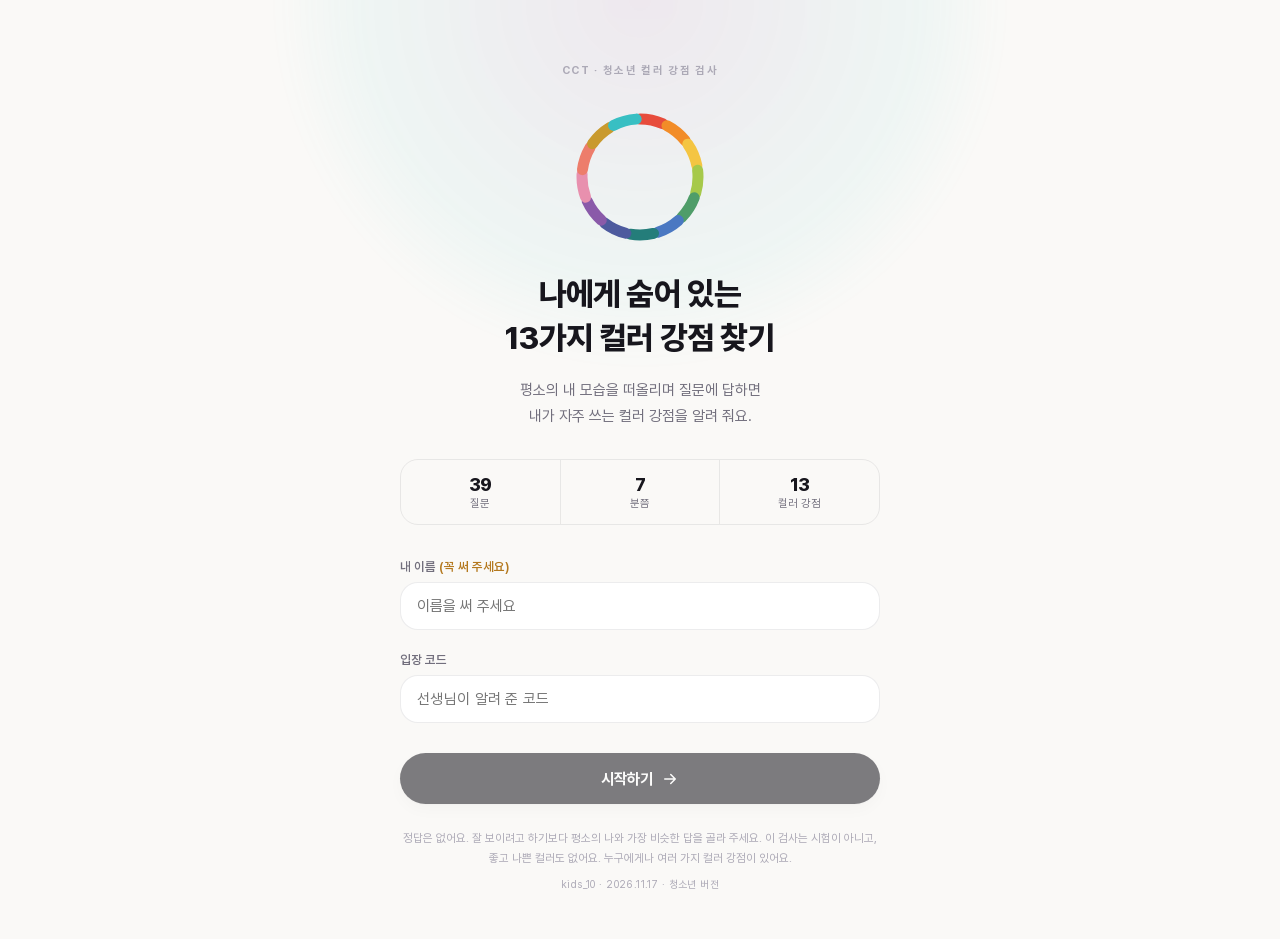
==== cct-color-strengths-kids/index.html @ 4b4166a1 "Add files via upload" ====
<!DOCTYPE html>
<html lang="ko">
<head>
<meta charset="UTF-8" />
<meta name="viewport" content="width=device-width, initial-scale=1.0, viewport-fit=cover" />
<title>청소년 컬러 강점 검사 · CCT</title>
<meta name="description" content="39개의 질문으로 나의 13가지 컬러 강점을 알아보는 CCT 청소년 버전." />
<meta name="theme-color" content="#171227" />

<!-- Open Graph (카카오톡 등 링크 미리보기용) -->
<meta property="og:title" content="청소년 컬러 강점 검사 · CCT" />
<meta property="og:description" content="39개의 질문으로 알아보는 나의 13가지 컬러 강점" />
<meta property="og:type" content="website" />
<meta property="og:image" content="https://cdn.jsdelivr.net/gh/goondoing7-hue/cct-color-strengths@main/cct-color-strengths-kids/assets/og-image.png" />
<meta property="og:image:width" content="1200" />
<meta property="og:image:height" content="630" />
<meta property="og:image:alt" content="청소년 컬러 강점 검사 - 13가지 컬러 강점 찾기" />
<meta property="og:site_name" content="CCT 컬러성격강점검사" />
<meta property="og:locale" content="ko_KR" />

<!-- Twitter Card (일부 미리보기 서비스가 참고) -->
<meta name="twitter:card" content="summary_large_image" />
<meta name="twitter:title" content="청소년 컬러 강점 검사 · CCT" />
<meta name="twitter:description" content="39개의 질문으로 알아보는 나의 13가지 컬러 강점" />
<meta name="twitter:image" content="https://cdn.jsdelivr.net/gh/goondoing7-hue/cct-color-strengths@main/cct-color-strengths-kids/assets/og-image.png" />

<link rel="icon" href="data:image/svg+xml,<svg xmlns=%22http://www.w3.org/2000/svg%22 viewBox=%220 0 100 100%22><text y=%22.9em%22 font-size=%2290%22>🎨</text></svg>" />

<link rel="stylesheet" href="css/style.css" />
</head>
<body>

<div id="app">

  <!-- ================= INTRO ================= -->
  <section id="screen-intro" class="screen screen--intro is-active">
    <div class="intro-bg" aria-hidden="true"></div>

    <div class="intro-content">
      <div class="brand-kicker">CCT · 청소년 컬러 강점 검사</div>

      <div class="color-ring" id="colorRing" aria-hidden="true"></div>

      <h1 class="intro-title">나에게 숨어 있는<br />13가지 컬러 강점 찾기</h1>
      <p class="intro-sub">
        평소의 내 모습을 떠올리며 질문에 답하면<br class="brOnly" />
        내가 자주 쓰는 컬러 강점을 알려 줘요.
      </p>

      <div class="intro-meta">
        <div class="meta-chip"><span class="meta-num">39</span><span class="meta-label">질문</span></div>
        <div class="meta-chip"><span class="meta-num">7</span><span class="meta-label">분쯤</span></div>
        <div class="meta-chip"><span class="meta-num">13</span><span class="meta-label">컬러 강점</span></div>
      </div>

      <div class="intro-name-field">
        <label for="userName">내 이름 <span class="required">(꼭 써 주세요)</span></label>
        <input type="text" id="userName" maxlength="12" placeholder="이름을 써 주세요" />
      </div>

      <div class="access-field">
        <label for="accessCode">입장 코드</label>
        <input type="password" id="accessCode" maxlength="24" placeholder="선생님이 알려 준 코드" autocomplete="off" />
        <div class="access-status" id="accessStatus"></div>
      </div>

      <button class="btn btn-primary btn-start" id="btnStart" disabled>
        시작하기
        <svg width="18" height="18" viewBox="0 0 24 24" fill="none"><path d="M5 12h14M13 6l6 6-6 6" stroke="currentColor" stroke-width="2" stroke-linecap="round" stroke-linejoin="round"/></svg>
      </button>

      <p class="intro-fineprint">
        정답은 없어요. 잘 보이려고 하기보다 평소의 나와 가장 비슷한 답을 골라 주세요.
        이 검사는 시험이 아니고, 좋고 나쁜 컬러도 없어요. 누구에게나 여러 가지 컬러 강점이 있어요.
      </p>
      <p class="app-ver">kids_10 · 2026.11.17 · 청소년 버전</p>
    </div>
  </section>

  <!-- ================= QUIZ ================= -->
  <section id="screen-quiz" class="screen screen--quiz">
    <header class="quiz-header">
      <button class="icon-btn" id="btnBack" aria-label="이전 문항">
        <svg width="20" height="20" viewBox="0 0 24 24" fill="none"><path d="M15 6l-6 6 6 6" stroke="currentColor" stroke-width="2" stroke-linecap="round" stroke-linejoin="round"/></svg>
      </button>
      <div class="progress-track">
        <div class="progress-fill" id="progressFill"></div>
      </div>
      <div class="progress-count"><span id="qNum">1</span> / <span id="qTotal">39</span></div>
    </header>

    <div class="quiz-body">
      <div class="quiz-card" id="quizCard">
        <p class="quiz-question" id="quizQuestion">문항이 여기에 표시됩니다.</p>
        <div class="quiz-scale" id="quizScale"></div>
      </div>
    </div>
  </section>

  <!-- ================= RESULT ================= -->
  <section id="screen-result" class="screen screen--result">
    <div class="result-wrap" id="resultWrap">
      <!-- JS가 이 안에 결과 콘텐츠를 채웁니다 -->
    </div>
  </section>

</div>

<script src="js/vendor/html2canvas.min.js"></script>
<script src="js/vendor/jspdf.umd.min.js"></script>
<script src="js/data.js"></script>
<script src="js/cct-rank.js"></script>
<script src="js/cct-interp.js"></script>
<script src="js/kids-data.js"></script>
<script src="js/app.js"></script>
</body>
</html>
---- cct-color-strengths-kids/css/style.css ----
/* ==========================================================
   CCT 컬러성격강점검사 — Stylesheet (v3, refined)
   ========================================================== */

@font-face {
  font-family: "Pretendard";
  src: url("../fonts/Pretendard-Regular.woff2") format("woff2");
  font-weight: 400;
  font-style: normal;
  font-display: swap;
}
@font-face {
  font-family: "Pretendard";
  src: url("../fonts/Pretendard-Medium.woff2") format("woff2");
  font-weight: 500;
  font-style: normal;
  font-display: swap;
}
@font-face {
  font-family: "Pretendard";
  src: url("../fonts/Pretendard-SemiBold.woff2") format("woff2");
  font-weight: 600;
  font-style: normal;
  font-display: swap;
}
@font-face {
  font-family: "Pretendard";
  src: url("../fonts/Pretendard-Bold.woff2") format("woff2");
  font-weight: 700;
  font-style: normal;
  font-display: swap;
}
@font-face {
  font-family: "Pretendard";
  src: url("../fonts/Pretendard-ExtraBold.woff2") format("woff2");
  font-weight: 800;
  font-style: normal;
  font-display: swap;
}

:root {
  --font: "Pretendard", -apple-system, BlinkMacSystemFont, "Malgun Gothic", sans-serif;

  --ink-900: #17161d;
  --ink-700: #423f4d;
  --ink-500: #726f7d;
  --ink-300: #aca9b6;
  --ink-100: #ece9f2;

  --surface-0: #faf9f7;
  --surface-1: #ffffff;
  --surface-2: #f2f0ee;

  --accent: #2c2a3a;
  --accent-soft: #55516b;

  --line: rgba(23, 22, 29, 0.08);
  --line-soft: rgba(23, 22, 29, 0.05);
  --shadow-sm: 0 1px 2px rgba(23,22,29,0.04), 0 6px 16px rgba(23, 22, 29, 0.05);
  --shadow-md: 0 2px 4px rgba(23,22,29,0.04), 0 16px 32px rgba(23, 22, 29, 0.08);
  --shadow-lg: 0 24px 64px rgba(23, 22, 29, 0.14);

  --c-red: #E74C3C;
  --c-orange: #F28C28;
  --c-yellow: #F4C542;
  --c-lime: #A6C94A;
  --c-green: #4F9D69;
  --c-blue: #4A78C2;
  --c-bluegreen: #247D7A;
  --c-indigo: #4D5A9E;
  --c-purple: #8A5AA9;
  --c-pink: #E890AE;
  --c-coral: #ED7D6B;
  --c-gold: #C99A2E;
  --c-turquoise: #38BFC3;

  --radius-sm: 12px;
  --radius-md: 18px;
  --radius-lg: 24px;
  --radius-pill: 999px;
}

* { box-sizing: border-box; }
html, body {
  margin: 0; padding: 0;
  background: var(--surface-0);
  color: var(--ink-900);
  font-family: var(--font);
  -webkit-font-smoothing: antialiased;
  overflow-x: hidden;
}
h1, h2, h3, p { margin: 0; }
button { font-family: inherit; }
img, svg { display: block; }

#app { position: relative; min-height: 100vh; }

.screen {
  display: none;
  min-height: 100vh;
  width: 100%;
}
.screen.is-active { display: block; }

/* ---------- Buttons ---------- */
.btn {
  appearance: none;
  border: none;
  cursor: pointer;
  font-weight: 700;
  border-radius: var(--radius-pill);
  transition: transform .15s ease, box-shadow .15s ease, opacity .15s ease, background .15s ease;
}
.btn:active { transform: scale(0.98); }
.btn:disabled { opacity: .55; cursor: default; }

.btn-primary {
  display: inline-flex; align-items: center; justify-content: center; gap: 8px;
  padding: 16px 28px;
  font-size: 15.5px;
  color: #fff;
  background: var(--ink-900);
  box-shadow: var(--shadow-sm);
}
.btn-primary:hover { background: #000; box-shadow: var(--shadow-md); }
.btn-primary svg { flex-shrink: 0; }

.icon-btn {
  width: 38px; height: 38px;
  border-radius: 50%;
  border: 1px solid var(--line);
  background: var(--surface-1);
  color: var(--ink-700);
  display: flex; align-items: center; justify-content: center;
  cursor: pointer;
}
.icon-btn:disabled { opacity: 0.3; cursor: default; }

/* ================= INTRO ================= */
.screen--intro {
  position: relative;
  padding: 64px 20px 48px;
  overflow: hidden;
}
.screen--intro.is-active {
  display: flex; align-items: center; justify-content: center;
}

.intro-bg {
  position: absolute; z-index: 0;
  width: 720px; height: 720px;
  top: -360px; left: 50%; transform: translateX(-50%);
  border-radius: 50%;
  background: radial-gradient(circle, rgba(138,90,169,0.10), rgba(56,191,195,0.06) 55%, transparent 72%);
  filter: blur(10px);
}

.intro-content {
  position: relative; z-index: 1;
  max-width: 480px;
  width: 100%;
  text-align: center;
  display: flex; flex-direction: column; align-items: center;
}

.brand-kicker {
  font-size: 11px; font-weight: 700; letter-spacing: 0.12em;
  color: var(--ink-300);
  margin-bottom: 34px;
}

.color-ring {
  position: relative;
  width: 132px; height: 132px;
  margin-bottom: 30px;
  animation: ring-rotate 90s linear infinite;
}
@keyframes ring-rotate {
  from { transform: rotate(0deg); }
  to { transform: rotate(360deg); }
}

.intro-title {
  font-size: 32px;
  line-height: 1.36;
  font-weight: 800;
  letter-spacing: -0.025em;
  color: var(--ink-900);
  margin-bottom: 18px;
}

.intro-sub {
  font-size: 15px;
  color: var(--ink-500);
  line-height: 1.7;
  margin-bottom: 30px;
}

.intro-meta {
  display: flex; gap: 0; margin-bottom: 34px;
  border: 1px solid var(--line);
  border-radius: var(--radius-md);
  overflow: hidden;
  width: 100%;
}
.meta-chip {
  flex: 1;
  padding: 14px 8px;
  border-right: 1px solid var(--line);
}
.meta-chip:last-child { border-right: none; }
.meta-num { display: block; font-size: 18px; font-weight: 800; color: var(--ink-900); letter-spacing: -0.02em; }
.meta-label { display: block; font-size: 11px; color: var(--ink-500); margin-top: 2px; }

.intro-name-field {
  width: 100%;
  text-align: left;
  margin-bottom: 22px;
}
.intro-name-field label {
  display: block;
  font-size: 12.5px;
  font-weight: 600;
  color: var(--ink-500);
  margin-bottom: 8px;
}
.intro-name-field .optional { font-weight: 400; color: var(--ink-300); }
.intro-name-field .required { font-weight: 600; color: #B4791F; }
.intro-name-field input {
  width: 100%;
  font-family: inherit;
  font-size: 15px;
  padding: 14px 16px;
  border-radius: var(--radius-md);
  border: 1px solid var(--line);
  background: var(--surface-1);
  outline: none;
  transition: border-color .15s ease, box-shadow .15s ease;
}
.intro-name-field input:focus {
  border-color: var(--ink-500);
  box-shadow: 0 0 0 3px rgba(23,22,29,0.06);
}

/* Access code — a small, understated gate (replaces the old follow-upload card) */
.access-field {
  width: 100%;
  text-align: left;
  margin-bottom: 22px;
}
.access-field label {
  display: block;
  font-size: 12.5px;
  font-weight: 600;
  color: var(--ink-500);
  margin-bottom: 8px;
}
.access-field input {
  width: 100%;
  font-family: inherit;
  font-size: 15px;
  padding: 14px 16px;
  border-radius: var(--radius-md);
  border: 1px solid var(--line);
  background: var(--surface-1);
  outline: none;
  transition: border-color .15s ease, box-shadow .15s ease;
  letter-spacing: 0.02em;
}
.access-field input:focus {
  border-color: var(--ink-500);
  box-shadow: 0 0 0 3px rgba(23,22,29,0.06);
}
.access-status {
  font-size: 12px; font-weight: 600; line-height: 1.6;
  margin-top: 8px; min-height: 0;
}
.access-status.ok { color: #1F8A56; }
.access-status.warn { color: #B4791F; }

.btn-start { width: 100%; margin-bottom: 24px; }

/* ---------- In-app browser fallback dialog (only when the browser hand-off fails) ---------- */
.inapp-btn {
  appearance: none; cursor: pointer; font-family: inherit;
  font-size: 12.5px; font-weight: 700; color: #fff;
  background: #B4791F; border: 1px solid #B4791F;
  border-radius: var(--radius-pill); padding: 10px 16px;
}
.inapp-btn-ghost { background: transparent; color: #8A6420; }

/* Blocking dialog shown if the PDF button is pressed inside an in-app browser */
.inapp-hint {
  display: none; position: fixed; inset: 0; z-index: 80;
  background: rgba(23,22,29,0.55);
  align-items: center; justify-content: center; padding: 24px;
}
.inapp-hint.is-open { display: flex; }
.inapp-hint-card {
  background: var(--surface-1); border-radius: var(--radius-lg);
  padding: 26px 24px; max-width: 420px; width: 100%;
  box-shadow: var(--shadow-lg); text-align: left;
}
.inapp-hint-title { font-size: 16px; font-weight: 800; color: var(--ink-900); margin-bottom: 10px; line-height: 1.45; }
.inapp-hint-text { font-size: 13px; line-height: 1.75; color: var(--ink-700); margin-bottom: 10px; }

.inapp-hint-actions { display: flex; flex-direction: column; gap: 8px; margin-top: 18px; }


.intro-fineprint {
  font-size: 11.5px;
  line-height: 1.75;
  color: var(--ink-300);
}

/* ================= QUIZ ================= */
.screen--quiz {
  display: none;
  min-height: 100vh;
  background: var(--surface-0);
  flex-direction: column;
}
.screen--quiz.is-active { display: flex; }

.quiz-header {
  display: flex; align-items: center; gap: 14px;
  padding: 22px 20px 0;
  max-width: 600px; width: 100%; margin: 0 auto;
}
.progress-track {
  flex: 1; height: 4px; border-radius: var(--radius-pill);
  background: var(--surface-2);
  overflow: hidden;
}
.progress-fill {
  height: 100%; width: 0%;
  border-radius: var(--radius-pill);
  background: var(--ink-900);
  transition: width .35s ease;
}
.progress-count { font-size: 12.5px; font-weight: 600; color: var(--ink-500); white-space: nowrap; font-variant-numeric: tabular-nums; }

.quiz-body {
  flex: 1;
  display: flex; align-items: center; justify-content: center;
  padding: 24px 20px 48px;
}

.quiz-card {
  max-width: 520px; width: 100%;
  background: var(--surface-1);
  border-radius: var(--radius-lg);
  box-shadow: var(--shadow-md);
  border: 1px solid var(--line);
  padding: 48px 34px;
  animation: card-in .3s cubic-bezier(.2,.8,.2,1);
}
@keyframes card-in {
  from { opacity: 0; transform: translateY(10px); }
  to { opacity: 1; transform: translateY(0); }
}

.quiz-question {
  font-size: 20px;
  font-weight: 700;
  line-height: 1.55;
  letter-spacing: -0.01em;
  color: var(--ink-900);
  text-align: center;
  margin-bottom: 36px;
}

.quiz-scale {
  display: flex; flex-direction: column; gap: 8px;
}
.scale-btn {
  display: flex; align-items: center; gap: 14px;
  width: 100%;
  padding: 14px 18px;
  border-radius: var(--radius-md);
  border: 1px solid var(--line);
  background: var(--surface-1);
  cursor: pointer;
  text-align: left;
  font-size: 14.5px;
  font-weight: 600;
  color: var(--ink-700);
  transition: border-color .15s ease, background .15s ease, transform .1s ease;
}
.scale-btn:hover { border-color: var(--ink-300); background: var(--surface-2); }
.scale-btn:active { transform: scale(0.99); }
.scale-btn .dot {
  width: 18px; height: 18px; border-radius: 50%;
  border: 1.5px solid var(--ink-100);
  flex-shrink: 0;
}
.scale-btn.selected {
  border-color: var(--ink-900);
  background: var(--surface-1);
}
.scale-btn.selected .dot { background: var(--ink-900); border-color: var(--ink-900); }

/* smooth question-to-question transition */
.quiz-card { transition: opacity .2s ease, transform .2s ease; }
.quiz-card.leaving { opacity: 0; transform: translateY(-8px); }

/* ================= RESULT (simple, on-screen) ================= */
/* extra bottom room so the floating CTA bar never covers the last content */
.screen--result { background: var(--surface-0); padding: 0 0 110px; }
.result-wrap { max-width: 480px; margin: 0 auto; padding: 0 24px; }

/* Document-level title: the first thing on the result screen, so the reader
   immediately knows what they're looking at. Sized below the 34px color-name
   h1 on purpose — it labels the document, the h1 is still the headline. */
.result-doc-title {
  padding: 56px 0 0;
  text-align: center;
  font-size: 22px; font-weight: 800; letter-spacing: -0.02em;
  line-height: 1.35; color: var(--ink-900);
}
.result-doc-title::after {
  content: ""; display: block;
  width: 34px; height: 3px; border-radius: 2px;
  background: var(--accent);
  margin: 14px auto 0;
}

.result-hero {
  padding: 26px 0 8px;
  text-align: center;
}
.result-hero .lead { font-size: 15px; color: var(--ink-500); margin-bottom: 6px; }
.result-hero h1 {
  font-size: 34px; font-weight: 800; line-height: 1.28; letter-spacing: -0.02em;
  margin-bottom: 4px;
}
.result-hero .strength-name { font-size: 15.5px; color: var(--ink-500); font-weight: 600; }

.pair-divider {
  display: flex; align-items: center; gap: 12px;
  margin: 34px 0 18px;
  color: var(--ink-300); font-size: 12px; font-weight: 700; letter-spacing: .06em;
}
.pair-divider::before, .pair-divider::after {
  content: ""; flex: 1; height: 1px; background: var(--line);
}
.pair-divider-note {
  font-size: 12px; line-height: 1.6; color: var(--ink-300);
  text-align: center; margin: -10px 0 18px;
}

.result-note {
  /* Centred at the user's request. The explicit <br/> breaks in the markup do
     the line splitting, so each line centres as its own unit — keep the width
     capped and the text balanced so the centred block stays a tidy stack
     instead of ragged full-width lines. Colour stays one step darker than the
     original muted grey, which was hard to read. */
  font-size: 12px; color: var(--ink-500); line-height: 1.75;
  text-align: center; text-wrap: balance;
  max-width: 400px; margin: 30px auto 8px;
}

/* ---------- Result screen: section blocks & disclosure ---------- */
.rs-block { margin-top: 34px; }
.rs-title {
  /* Accent rule as a ::before pinned to the glyphs, matching the PDF titles.
     This one renders in a real browser, so plain 50%/translateY centring is
     correct here — the measured `top` offset used in the .pdf-report rules is
     an html2canvas compensation and must NOT be copied onto this selector. */
  font-size: 18px; font-weight: 800; letter-spacing: -0.015em;
  color: var(--ink-900); margin-bottom: 14px;
  position: relative; line-height: 1.3; padding-left: 16px;
}
.rs-title::before {
  content: ""; position: absolute; left: 0; top: 50%;
  transform: translateY(-50%);
  width: 4px; height: 17px; background: var(--accent); border-radius: 1px;
}
.rs-note {
  font-size: 12.5px; line-height: 1.7; color: var(--ink-500);
  margin: -6px 0 16px; padding-left: 16px;
}

.result-wrap .quick-grid { gap: 8px; margin-bottom: 14px; }
.result-wrap .quick-card { background: var(--surface-1); border: 1px solid var(--line); padding: 14px 6px; }
.result-wrap .quick-facts { background: var(--surface-1); border: 1px solid var(--line); font-size: 12.5px; }

.rs-radar-card {
  border: 1px solid var(--line); border-radius: var(--radius-md);
  background: var(--surface-1);
  padding: 8px; margin-bottom: 12px;
  display: flex; justify-content: center;
  overflow: hidden;
}

/* Disclosure buttons (score panel + each color card's detail half) */
.cs-toggle, .rs-toggle {
  appearance: none; cursor: pointer; width: 100%;
  display: flex; align-items: center; justify-content: center; gap: 7px;
  padding: 12px 16px;
  font-family: inherit; font-size: 13px; font-weight: 700;
  color: var(--ink-700);
  background: var(--surface-2);
  border: 1px solid var(--line);
  border-radius: var(--radius-pill);
}
.cs-toggle:hover, .rs-toggle:hover { border-color: var(--ink-300); }
.cs-toggle-icon { font-size: 11px; transition: transform .2s ease; }
.cs-toggle.is-open .cs-toggle-icon, .rs-toggle.is-open .cs-toggle-icon { transform: rotate(180deg); }

.cs-details, .rs-panel { display: none; }
.cs-details.is-open, .rs-panel.is-open { display: block; }
.cs-details.is-open { margin-top: 22px; }
.rs-panel.is-open { margin-top: 14px; }

/* Floating primary action */
.rs-cta-bar {
  position: fixed; left: 0; right: 0; bottom: 0;
  padding: 12px 24px calc(12px + env(safe-area-inset-bottom, 0px));
  background: rgba(250,249,247,0.94);
  border-top: 1px solid var(--line);
  display: flex; justify-content: center;
  transition: opacity .2s ease, transform .2s ease;
  z-index: 40;
}
.rs-cta-bar .btn-primary { width: 100%; max-width: 432px; padding: 15px 18px; font-size: 15px; }
.rs-cta-bar.is-hidden { opacity: 0; transform: translateY(100%); pointer-events: none; }

/* ---------- Color section (hero + structured detail, used on-screen and in PDF) ---------- */
.color-section {
  border: 1px solid var(--line);
  border-radius: var(--radius-lg);
  overflow: hidden;
  margin-bottom: 20px;
  background: var(--surface-1);
  break-inside: avoid;
}
.cs-hero { padding: 26px 24px 22px; position: relative; text-align: center; }
.cs-hero .cs-tag {
  /* On SCREEN this pill must be optically centered by a real browser, so the
     padding here is symmetric. The html2canvas baseline-drift compensation
     (asymmetric padding) lives in the .pdf-report override further down —
     applying that compensation here made the label sit visibly high in the
     pill on screen, which is the exact bug this split fixes. Keep the two
     contexts separate; do not merge them back into one rule. */
  display: inline-block;
  font-size: 11px; font-weight: 800; letter-spacing: .04em;
  line-height: 1;
  padding: 6px 12px; border-radius: var(--radius-pill);
  margin-bottom: 16px;
}
.cs-hero h3 { font-size: 23px; font-weight: 800; letter-spacing: -0.015em; margin-bottom: 3px; }
.cs-hero .cs-en {
  font-size: 12px; font-weight: 700; letter-spacing: .04em;
  margin-bottom: 12px; text-transform: uppercase; opacity: .82;
}
.cs-hero .cs-tagline { font-size: 13.5px; line-height: 1.65; opacity: .96; }

.cs-body { padding: 22px 24px 26px; }
.cs-summary { font-size: 13.5px; line-height: 1.8; color: var(--ink-700); margin-bottom: 22px; }

.cs-subhead {
  font-size: 11px; font-weight: 800; letter-spacing: .06em; text-transform: uppercase;
  color: var(--ink-300); margin-bottom: 12px;
}

.cs-dual { border-top: 1px solid var(--line-soft); border-bottom: 1px solid var(--line-soft); margin-bottom: 20px; }
.dual-row { display: flex; gap: 16px; padding: 15px 0; border-bottom: 1px solid var(--line-soft); }
.dual-row:last-child { border-bottom: none; }
.dual-label {
  width: 78px; flex-shrink: 0;
  font-size: 12.5px; font-weight: 800; color: var(--ink-900); padding-top: 1px;
}
.dual-content { min-width: 0; }
.dual-content ul { margin: 0; padding-left: 16px; }
.dual-content li { font-size: 12.5px; line-height: 1.68; color: var(--ink-700); margin-bottom: 5px; }
.dual-content li:last-child { margin-bottom: 0; }

.cs-example {
  background: var(--surface-2);
  border-radius: var(--radius-md);
  padding: 16px 18px;
  margin-bottom: 18px;
}
.cs-example-label {
  font-size: 11px; font-weight: 800; letter-spacing: .05em; text-transform: uppercase;
  color: var(--ink-500); margin-bottom: 9px;
}
.cs-example ul { margin: 0; padding-left: 16px; }
.cs-example li { font-size: 12.5px; line-height: 1.68; color: var(--ink-700); margin-bottom: 6px; }
.cs-example li:last-child { margin-bottom: 0; }

.cs-growth {
  display: flex; gap: 9px; align-items: flex-start;
  font-size: 13px; font-weight: 700; color: var(--ink-900); line-height: 1.6;
}

.result-actions { display: flex; flex-direction: column; gap: 10px; margin-top: 26px; }
.btn-secondary {
  width: 100%;
  padding: 15px 18px;
  font-size: 14.5px; font-weight: 700;
  background: var(--surface-1); color: var(--ink-700);
  border: 1px solid var(--line);
}
.btn-secondary:hover { border-color: var(--ink-300); }
.result-actions .btn-primary { width: 100%; padding: 16px 18px; font-size: 15px; }

/* ---------- v2: center-visit notice + Naver Map links (no self-download) ---------- */
.center-notice {
  background: var(--surface-2);
  border-radius: var(--radius-md);
  padding: 18px 20px;
  margin-top: 30px;
  text-align: center;
}
.center-notice-title { font-size: 14.5px; font-weight: 800; color: var(--ink-900); margin-bottom: 8px; }
.center-notice p { font-size: 12.5px; line-height: 1.7; color: var(--ink-500); }

.btn-center {
  /* an <a> tag styled as a button — explicit flex (block-level, not inline)
     centers the icon+label regardless of context, and text-decoration/color
     resets undo default link styling */
  display: flex; align-items: center; justify-content: center; gap: 8px;
  text-decoration: none;
  width: 100%;
  padding: 15px 18px;
  font-size: 14.5px; font-weight: 700;
  background: var(--surface-1); color: var(--ink-700);
  border: 1px solid var(--line);
  border-radius: var(--radius-pill);
  box-sizing: border-box;
}
.btn-center:hover { border-color: var(--ink-300); }
.btn-center svg { flex-shrink: 0; }

.toast {
  position: fixed; left: 50%; bottom: 28px; transform: translateX(-50%) translateY(20px);
  background: var(--ink-900); color: #fff; font-size: 13.5px; font-weight: 600;
  padding: 12px 20px; border-radius: var(--radius-pill);
  opacity: 0; pointer-events: none;
  transition: opacity .25s ease, transform .25s ease;
  z-index: 50;
  box-shadow: var(--shadow-lg);
}
.toast.show { opacity: 1; transform: translateX(-50%) translateY(0); }

/* ================= PDF REPORT (off-screen render source) ================= */
.pdf-report {
  position: fixed;
  left: -10000px;
  top: 0;
  width: 760px;
  background: #ffffff;
  font-family: var(--font);
  color: var(--ink-900);
}
.pdf-report .pdf-block-pad { padding-bottom: 6px; }
.pdf-report .rp-cover { text-align: center; padding-bottom: 34px; border-bottom: 1px solid var(--line); margin-bottom: 34px; }
.pdf-report .rp-kicker { font-size: 12px; font-weight: 700; letter-spacing: .1em; color: var(--ink-300); margin-bottom: 14px; }
.pdf-report .rp-title { font-size: 28px; font-weight: 800; letter-spacing: -0.02em; margin-bottom: 8px; }
.pdf-report .rp-date { font-size: 11.5px; color: var(--ink-300); text-align: right; margin-top: 12px; }
.pdf-report .rp-swatchbar { display: flex; justify-content: center; gap: 6px; margin-top: 22px; }
.pdf-report .rp-swatchbar span { width: 22px; height: 22px; border-radius: 6px; display: inline-block; }

.pdf-report .color-section { margin-bottom: 0; }
.pdf-report .cs-hero { padding: 24px 26px 20px; }
.pdf-report .cs-hero .cs-tag {
  /* html2canvas baseline-drift compensation — measured against real rendered
     PDF output, NOT eyeballed. html2canvas seats the glyph baseline ~4px lower
     than a browser does at this size, so equal padding renders the label low
     in the pill. This asymmetry cancels that out and is PDF-only on purpose:
     the on-screen rule above stays symmetric. Do not equalize these values. */
  padding: 2px 12px 10px;
}
.pdf-report .cs-hero h3 { font-size: 21px; }
.pdf-report .cs-hero .cs-tagline { font-size: 12.5px; }
.pdf-report .cs-body { padding: 20px 26px 24px; }
.pdf-report .cs-body-continued { padding-top: 22px; }
.pdf-report .cs-body-continued .cs-dual { border-top: none; margin-top: 0; }
.pdf-report .cs-summary { font-size: 12.5px; }
.pdf-report .dual-label { width: 74px; }
.pdf-report .dual-content li, .pdf-report .cs-example li { font-size: 12px; }
.pdf-report .cs-growth { font-size: 12.5px; }

/* Section headings carry a short accent rule on the left.
   This is a ::before bar, NOT border-left. border-left is stretched to the
   full line box, so the rule ran taller than the text and — because
   html2canvas seats glyphs lower than the browser does — sat visibly high
   against them (measured 6px high on titles, 5px on subtitles). A ::before
   with an explicit height and an explicit `top` pins the rule to the glyphs
   instead of to the line box. Both offsets below were measured through the
   real html2canvas pipeline to land at 0.0px, so DO NOT swap `top` for
   `top:50%; transform:translateY(-50%)` — the transform path re-introduces
   the same 6px error. Screen titles (.rs-title) centre normally; only this
   PDF path needs the compensation. */
.pdf-report .section-title {
  font-size: 20px; font-weight: 800; letter-spacing: -0.015em;
  color: var(--ink-900); margin: 40px 0 16px;
  position: relative; line-height: 1.2; padding-left: 17px;
}
.pdf-report .section-title::before {
  content: ""; position: absolute; left: 0; top: 9.7px;
  width: 4px; height: 18px; background: var(--accent); border-radius: 1px;
}
.pdf-report .section-title:first-of-type { margin-top: 0; }
.pdf-report .section-desc { font-size: 12.5px; color: var(--ink-500); margin: -6px 0 16px; line-height: 1.6; padding-left: 17px; }
.pdf-report .section-subtitle {
  font-size: 13px; font-weight: 800; color: var(--ink-900); margin: 22px 0 12px;
  position: relative; line-height: 1.2; padding-left: 13px;
}
.pdf-report .section-subtitle::before {
  content: ""; position: absolute; left: 0; top: 6.5px;
  width: 3px; height: 12px; background: var(--ink-300); border-radius: 1px;
}
.pdf-report .section-subtitle:first-of-type { margin-top: 0; }

/* ---------- 13-color overview: radar chart + strength/complement summary ---------- */
.pdf-report .rp-overview { display: flex; gap: 16px; align-items: stretch; }
.pdf-report .rp-radar-card {
  flex: 0 0 auto;
  display: flex; align-items: center; justify-content: center;
  border: 1px solid var(--line); border-radius: var(--radius-md);
  background: var(--surface-1);
  padding: 10px;
}
.radar-wrap { position: relative; }
.radar-label {
  position: absolute;
  display: flex; align-items: center; gap: 3px;
  font-size: 9.5px; font-weight: 700; color: var(--ink-700);
  white-space: nowrap;
}
.radar-label-score { color: var(--ink-300); font-weight: 700; }

.pdf-report .rp-summary-card {
  flex: 1; min-width: 0;
  border: 1px solid var(--line); border-radius: var(--radius-md);
  overflow: hidden; background: var(--surface-1);
  display: flex; flex-direction: column;
}
.pdf-report .rp-summary-row { display: flex; flex: 1; border-bottom: 1px solid var(--line); }
.pdf-report .rp-summary-row:last-child { border-bottom: none; }
.pdf-report .rp-summary-label {
  flex: 0 0 76px;
  display: flex; align-items: center; justify-content: center; text-align: center;
  font-size: 12px; font-weight: 800; line-height: 1.4;
  padding: 14px 6px;
}
.pdf-report .rp-summary-row.is-strength .rp-summary-label { background: #EAF6EF; color: #1F8A56; }
.pdf-report .rp-summary-row.is-growth .rp-summary-label { background: #FDF3E4; color: #B4791F; }
.pdf-report .rp-summary-body { flex: 1; min-width: 0; padding: 14px 16px; }
.pdf-report .rp-summary-body h4 { font-size: 13px; font-weight: 800; color: var(--ink-900); margin-bottom: 6px; line-height: 1.4; }
.pdf-report .rp-summary-body p { font-size: 11.5px; line-height: 1.65; color: var(--ink-700); }
.pdf-report .rp-summary-body .rp-summary-note {
  font-size: 10.5px; line-height: 1.6; color: var(--ink-300); margin-top: 8px;
}

/* ---------- Profile page "at a glance" quick summary ---------- */
/* Replaces the old raw 13-bar list on the profile page — TOP3 + complement
   as small stat cards, plus a one-line recap of the top domain and the two
   axis leanings. The full color-by-color list still exists; it just lives in
   its own appendix section at the end of the report now. */
.quick-summary { margin-top: 18px; }
.quick-grid { display: flex; gap: 10px; margin-bottom: 12px; }
.quick-card {
  flex: 1; min-width: 0; background: var(--surface-2); border-radius: var(--radius-md);
  padding: 12px 8px; text-align: center;
}
.qc-rank {
  font-size: 9.5px; font-weight: 800; letter-spacing: .06em; text-transform: uppercase;
  color: var(--ink-300); margin-bottom: 6px;
}
.qc-dot { width: 14px; height: 14px; border-radius: 50%; margin: 0 auto 6px; }
.qc-name { font-size: 13px; font-weight: 800; color: var(--ink-900); line-height: 1.3; }
.qc-strength { font-size: 10px; color: var(--ink-500); margin-top: 2px; line-height: 1.3; }
.qc-score { font-size: 9.5px; color: var(--ink-300); margin-top: 4px; }
/* A card that is both a TOP3 strength and the complement — marked so the merged
   label doesn't read as a mistake. */
.qc-dual { outline: 1px dashed var(--ink-300); outline-offset: -1px; }
.qc-dual .qc-rank { color: var(--ink-500); }
.quick-facts {
  background: var(--surface-2); border-radius: var(--radius-md);
  padding: 12px 16px; font-size: 12px; line-height: 1.75; color: var(--ink-700);
}
.quick-facts b { color: var(--ink-900); }

/* ---------- Complement rationale callout (why THIS color is the complement) ---------- */
.pdf-report .comp-rationale {
  background: var(--surface-2);
  border-radius: var(--radius-md);
  padding: 10px 18px 18px;
  margin-bottom: 16px;
}
.pdf-report .comp-rationale-label {
  font-size: 11px; font-weight: 800; letter-spacing: .04em; text-transform: uppercase;
  color: var(--ink-500); margin-bottom: 8px;
}
.pdf-report .comp-rationale p { font-size: 12px; line-height: 1.7; color: var(--ink-700); }

/* ---------- TOP3 comparison table (Enneagram-style comparative summary) ---------- */
.pdf-report .ct-headline { font-size: 18px; font-weight: 800; color: var(--ink-900); margin-bottom: 8px; }
.pdf-report .ct-combo-text { font-size: 12.5px; line-height: 1.75; color: var(--ink-700); margin-bottom: 18px; }
.pdf-report .compare-table { width: 100%; border-collapse: collapse; table-layout: fixed; }
.pdf-report .compare-table th,
.pdf-report .compare-table td {
  border: 1px solid var(--line);
  padding: 6px 12px 14px;
  text-align: left;
  vertical-align: top;
  font-size: 11.5px;
  line-height: 1.6;
  color: var(--ink-700);
}
.pdf-report .compare-table th {
  background: var(--surface-2);
  font-size: 10.5px; font-weight: 800; color: var(--ink-500);
  text-transform: uppercase; letter-spacing: .04em;
}
.pdf-report .compare-table th:nth-child(1), .pdf-report .compare-table td:nth-child(1) { width: 128px; }
.pdf-report .compare-table th:nth-child(2), .pdf-report .compare-table td:nth-child(2) { width: 82px; }
.pdf-report .compare-table td.ct-color { font-weight: 800; color: var(--ink-900); }
.pdf-report .ct-swatch {
  /* vertical-align:middle alone leaves the square sitting 4px ABOVE the visual
     centre of the Hangul next to it once html2canvas rasterises the row; the
     measured +4px nudge puts the two centres exactly level. */
  display: inline-block; width: 10px; height: 10px; border-radius: 3px;
  margin-right: 6px; vertical-align: middle;
  position: relative; top: 4px;
}
.pdf-report .compare-table ul { margin: 0; padding-left: 14px; }
.pdf-report .compare-table li { margin-bottom: 4px; }
.pdf-report .compare-table li:last-child { margin-bottom: 0; }
/* html2canvas seats text ~4px lower than a browser does, so a filled box with
   symmetric vertical padding renders with the text visibly low inside it
   (measured +22px at 300dpi = 8 CSS px of imbalance across every box below).
   Each of these carries padding-top 4px smaller and padding-bottom 4px larger
   than the symmetric value, which cancels that out. PDF-only on purpose — do
   not equalize these back, and do not copy them onto screen-side rules. */
.pdf-report .ct-adjacent {
  margin-top: 12px; font-size: 11.5px; color: var(--ink-500); line-height: 1.6;
  background: var(--surface-2); padding: 6px 14px 14px; border-radius: var(--radius-md);
}

/* ---------- Action guide ---------- */
.pdf-report .ag-block { margin-bottom: 20px; }
.pdf-report .ag-block:last-child { margin-bottom: 0; }
.pdf-report .ag-grid { display: flex; gap: 12px; }
.pdf-report .ag-item {
  flex: 1; min-width: 0;
  background: var(--surface-1); border: 1px solid var(--line); border-radius: var(--radius-md);
  padding: 8px 14px 16px;
}
.pdf-report .ag-item-label { font-size: 12px; font-weight: 800; margin-bottom: 8px; }
.pdf-report .ag-item ul, .pdf-report .ag-warn ul, .pdf-report .ag-mission ul { margin: 0; padding-left: 16px; }
.pdf-report .ag-item li, .pdf-report .ag-warn li, .pdf-report .ag-mission li {
  font-size: 11.5px; line-height: 1.65; color: var(--ink-700); margin-bottom: 5px;
}
.pdf-report .ag-item li:last-child, .pdf-report .ag-warn li:last-child, .pdf-report .ag-mission li:last-child { margin-bottom: 0; }
.pdf-report .ag-warn { background: #FDF3E4; border-radius: var(--radius-md); padding: 8px 16px 16px; }
.pdf-report .ag-warn li b { color: #B4791F; }

/* Overuse checklist, grouped per TOP3 color. */
.pdf-report .ag-warn-grid { display: flex; gap: 12px; }
.pdf-report .ag-warn-card {
  flex: 1; min-width: 0; background: #FDF3E4; border-radius: var(--radius-md);
  padding: 10px 14px 18px;
}
.pdf-report .ag-warn-head { display: flex; align-items: center; gap: 7px; margin-bottom: 8px; flex-wrap: wrap; }
.pdf-report .ag-warn-tag {
  display: inline-block; line-height: 1; font-size: 10.5px; font-weight: 800;
  border-radius: var(--radius-pill);
  /* asymmetric padding = html2canvas baseline compensation (see .cs-tag) */
  padding: 3px 10px 10px;
}
.pdf-report .ag-warn-strength { font-size: 11px; font-weight: 700; color: #8A6420; position: relative; top: -2px; }
.pdf-report .ag-warn-list { margin: 0 0 8px; padding-left: 14px; }
.pdf-report .ag-warn-list li { font-size: 11px; line-height: 1.6; color: var(--ink-700); margin-bottom: 4px; }
.pdf-report .ag-warn-list li:last-child { margin-bottom: 0; }
.pdf-report .ag-warn-balance {
  font-size: 10.5px; line-height: 1.6; color: var(--ink-700);
  border-top: 1px dashed rgba(180,121,31,0.35); padding-top: 8px;
}
.pdf-report .ag-warn-balance b { color: #B4791F; }
.pdf-report .ag-mission { background: #EAF6EF; border-radius: var(--radius-md); padding: 8px 16px 16px; }
/* Self-check questions: one per TOP3 color + the complement. */
.pdf-report .ag-checks { display: flex; flex-direction: column; gap: 8px; }
.pdf-report .ag-check {
  display: flex; align-items: flex-start; gap: 10px;
  background: var(--surface-1); border: 1px solid var(--line); border-radius: var(--radius-md);
  padding: 8px 14px 14px;
}
.pdf-report .ag-check-tag {
  flex-shrink: 0; display: inline-block; line-height: 1;
  font-size: 10.5px; font-weight: 800; border-radius: var(--radius-pill);
  /* asymmetric padding = html2canvas baseline compensation (see .cs-tag) */
  padding: 3px 10px 10px;
  position: relative; top: 2px;
}
.pdf-report .ag-check-q { flex: 1; min-width: 0; font-size: 11.5px; line-height: 1.65; color: var(--ink-700); }

.bar-chart { display: flex; flex-direction: column; gap: 12px; padding-bottom: 8px; }
.bar-row { display: flex; flex-direction: column; gap: 5px; }
.bar-row .label-line { display: flex; align-items: baseline; justify-content: space-between; gap: 10px; }
.bar-row .name { font-size: 12.5px; line-height: 1.5; font-weight: 700; color: var(--ink-700); display: flex; align-items: center; gap: 7px; }
.bar-row .swatch { width: 9px; height: 9px; border-radius: 3px; flex-shrink: 0; border: 1px solid rgba(0,0,0,0.12); }
/* PDF-only: the score-row swatch is flex-centred against the label, but
   html2canvas seats that label ~4.3px lower, leaving the swatch high.
   Measured over 14 swatches on the appendix page. Screen rendering is
   correct as-is, so this must stay scoped to .pdf-report. */
.pdf-report .bar-row .swatch { position: relative; top: 4.3px; }
.bar-track { height: 11px; border-radius: var(--radius-pill); background: var(--surface-2); overflow: hidden; }
.bar-fill { height: 100%; border-radius: var(--radius-pill); }
.bar-row .score { font-size: 11.5px; line-height: 1.5; font-weight: 700; color: var(--ink-500); }
.bar-row.is-top .name { color: var(--ink-900); font-weight: 800; }

.pdf-report .domain-grid { display: flex; flex-direction: column; gap: 10px; padding-bottom: 8px; }
.pdf-report .domain-row { display: flex; align-items: center; gap: 12px; min-height: 20px; }
.pdf-report .domain-row .dname { width: 150px; flex-shrink: 0; font-size: 12.5px; line-height: 1.6; font-weight: 700; color: var(--ink-700); }
.pdf-report .domain-row .dtrack { flex: 1; height: 10px; border-radius: var(--radius-pill); background: var(--surface-2); overflow: hidden; }
.pdf-report .domain-row .dfill { height: 100%; border-radius: var(--radius-pill); background: var(--accent-soft); }
.pdf-report .domain-row .dscore { width: 34px; text-align: right; font-size: 11.5px; line-height: 1.6; font-weight: 700; color: var(--ink-500); }


/* ---------- TOP3 synergy: axis-tilt notes + "moments this combo shines" ---------- */
.pdf-report .t3-synergy-block { margin-top: 18px; }
.pdf-report .t3-axis-notes p {
  font-size: 12px; line-height: 1.7; color: var(--ink-700);
  background: var(--surface-2); border-radius: var(--radius-md);
  padding: 6px 14px 14px; margin-bottom: 8px;
}
.pdf-report .t3-axis-notes p:last-child { margin-bottom: 0; }
.pdf-report .t3-moments { margin: 0; padding-left: 18px; }
.pdf-report .t3-moments li { font-size: 12px; line-height: 1.75; color: var(--ink-700); margin-bottom: 6px; }
.pdf-report .t3-moments li:last-child { margin-bottom: 0; }

/* ---------- TOP3 "who am I" persona breakdown ---------- */
.pdf-report .t3-persona-block {
  margin-top: 18px; background: var(--surface-2); border-radius: var(--radius-lg);
  padding: 14px 20px 22px;
}
.pdf-report .t3-persona-block .section-subtitle { margin-bottom: 14px; }
.pdf-report .persona-grid { display: flex; flex-direction: column; gap: 14px; }
.pdf-report .persona-item { display: flex; align-items: flex-start; gap: 12px; }
.pdf-report .persona-num {
  /* block + text-align + a measured line-height, NOT flex centering:
     html2canvas ignores align-items on a flex box whose only child is a bare
     text node, dropping the digit ~4.5px too low inside the circle. A line-height of
     16px on a 26px box lands the digit's ink dead-centre (measured against
     real html2canvas output — do not "restore" flex here). */
  flex-shrink: 0; width: 26px; height: 26px; border-radius: 50%;
  display: block; text-align: center; line-height: 16px;
  font-size: 12.5px; font-weight: 800;
  margin-top: 1px;
}
.pdf-report .persona-body { flex: 1; }
.pdf-report .persona-head { display: flex; align-items: center; gap: 6px; margin-bottom: 4px; }
.pdf-report .persona-name { font-size: 12.5px; font-weight: 800; }
.pdf-report .persona-text { font-size: 12.5px; line-height: 1.7; color: var(--ink-700); }
.pdf-report .persona-text b { color: var(--ink-900); }
.pdf-report .persona-summary {
  margin-top: 14px; padding-top: 14px; border-top: 1px dashed var(--line);
  font-size: 12.5px; line-height: 1.7; color: var(--ink-700);
}
.pdf-report .persona-summary b { color: var(--ink-900); }

/* ---------- Strength × complement Venn infographic ---------- */
.pdf-report .synergy-venn-wrap { position: relative; margin: 0 auto 22px; }
.pdf-report .synergy-label {
  position: absolute; transform: translate(-50%, -50%);
  text-align: center; width: 108px;
}
.pdf-report .synergy-tag {
  display: inline-block;
  font-size: 9px; font-weight: 800; letter-spacing: .08em; text-transform: uppercase;
  opacity: .82; margin-bottom: 5px;
}
/* thin accent rule under the tag caption — a small "designed" touch that
   also visually separates the caption from the color name below it */
.pdf-report .synergy-tag::after {
  content: ""; display: block; width: 18px; height: 2px; border-radius: 2px;
  background: currentColor; opacity: .55; margin: 5px auto 0;
}
.pdf-report .synergy-name { font-size: 16px; font-weight: 800; line-height: 1.3; letter-spacing: -.01em; }
.pdf-report .synergy-sub { font-size: 10px; font-weight: 600; opacity: .85; margin-top: 2px; }

/* Balance-point badge: a proper circle (not a rounded rect) with a soft
   translucent halo ring behind it — built from plain borders/opacity only
   (no CSS filter/blur, which html2canvas does not render reliably here). */
.pdf-report .synergy-mid-wrap {
  position: absolute; transform: translate(-50%, -50%);
  width: 66px; height: 66px;
}
.pdf-report .synergy-mid-ring {
  position: absolute; inset: -7px; border-radius: 50%;
  border: 1px solid rgba(255,255,255,0.65);
  background: rgba(255,255,255,0.16);
}
.pdf-report .synergy-mid-badge {
  position: relative; width: 66px; height: 66px; border-radius: 50%;
  background: rgba(255,255,255,0.97);
  border: 1px solid rgba(23,22,29,0.10);
  display: flex; align-items: center; justify-content: center; text-align: center;
}
.pdf-report .synergy-mid-text {
  font-size: 11px; font-weight: 800; line-height: 1.3; letter-spacing: .02em;
  color: var(--ink-900);
  /* same html2canvas baseline drift as the pills above — the flex centring on
     .synergy-mid-badge lands this two-line label ~4px low, so nudge it back. */
  position: relative; top: -4px;
}

.pdf-report .combo-card { background: var(--surface-2); border: 1px solid var(--line); border-radius: var(--radius-lg); padding: 22px 22px; }
.pdf-report .combo-chips { display: flex; align-items: center; gap: 8px; margin-bottom: 14px; flex-wrap: wrap; }
/* Asymmetric top/bottom padding is deliberate and measured: html2canvas seats
   the text baseline ~4px lower than the browser does, so equal padding renders
   visibly low inside the pill. 2/10 lands the ink centred in the capture. */
.pdf-report .combo-chip { display: inline-block; line-height: 1.5; font-size: 12.5px; font-weight: 800; color: #fff; padding: 2px 12px 10px; border-radius: var(--radius-pill); }
.pdf-report .combo-plus { font-size: 14px; font-weight: 800; color: var(--ink-300); }
.pdf-report .combo-card p { font-size: 13px; line-height: 1.7; color: var(--ink-700); }

/* ---------- Relationship fit: colors that click vs. colors that friction ---------- */
.pdf-report .fit-block { display: flex; gap: 14px; margin-top: 16px; }
.pdf-report .fit-col {
  flex: 1; min-width: 0; border-radius: var(--radius-lg); padding: 12px 18px 20px;
}
.pdf-report .fit-good { background: #EAF6EF; }
.pdf-report .fit-friction { background: #FDF3E4; }
/* Colors that qualify for BOTH columns above — same 강점영역 as TOP1/TOP2 yet
   also TOP1's contrast pair. Full-width under the two columns, neutral tint so
   it reads as "both", not as a third verdict. */
.pdf-report .fit-mixed { background: #EFEDF6; margin-top: 12px; }
.pdf-report .fit-mixed .fit-label { color: #5A5480; }
/* What each listed person brings, and how the reader's own strengths land. */
.pdf-report .fit-extra { margin-top: 22px; }
.pdf-report .fit-brings { display: flex; flex-direction: column; gap: 8px; }
.pdf-report .fit-bring {
  display: flex; align-items: flex-start; gap: 8px;
  border-bottom: 1px solid var(--line); padding-bottom: 8px;
}
.pdf-report .fit-bring:last-child { border-bottom: none; padding-bottom: 0; }
.pdf-report .fit-bring-dot {
  width: 8px; height: 8px; border-radius: 2px; flex-shrink: 0;
  border: 1px solid rgba(0,0,0,0.12);
  /* Bigger nudge than .dl-dot because this row is align-items:flex-start, not
     centre: the dot starts at the top of the line box (~5px above the glyph
     centre) AND html2canvas seats the text ~5px lower again. Measured 9.9px. */
  position: relative; top: 9.9px;
}
.pdf-report .fit-bring-name { width: 132px; flex-shrink: 0; font-size: 11.5px; line-height: 1.6; font-weight: 800; color: var(--ink-900); }
.pdf-report .fit-bring-text { flex: 1; min-width: 0; font-size: 11.5px; line-height: 1.6; color: var(--ink-700); }

/* Side-by-side focus comparison for the friction-side colors. */
.pdf-report .fit-diffs { display: flex; flex-direction: column; gap: 10px; }
.pdf-report .fit-diff-row { border: 1px solid var(--line); border-radius: var(--radius-md); padding: 8px 14px 14px; }
.pdf-report .fit-diff-who { display: flex; align-items: flex-start; gap: 7px; font-size: 11.5px; font-weight: 800; color: var(--ink-900); margin-bottom: 8px; }
/* Same dot, shorter line box here — measured separately. */
.pdf-report .fit-diff-who .fit-bring-dot { top: 7.7px; }
.pdf-report .fit-diff-cols { display: flex; gap: 12px; }
.pdf-report .fit-diff-cell { flex: 1; min-width: 0; font-size: 11px; line-height: 1.6; color: var(--ink-700); }
.pdf-report .fit-diff-tag {
  display: inline-block; font-size: 9.5px; font-weight: 800; color: var(--ink-500);
  background: var(--surface-2); border-radius: var(--radius-pill);
  padding: 2px 7px 8px; line-height: 1; margin-right: 6px; position: relative; top: 2px;
}
.pdf-report .fit-effect {
  background: #FDF3E4; border-radius: var(--radius-md);
  padding: 8px 16px 16px;
}
.pdf-report .fit-effect ul { margin: 0; padding-left: 16px; }
.pdf-report .fit-effect li { font-size: 11.5px; line-height: 1.65; color: var(--ink-700); margin-bottom: 5px; }
.pdf-report .fit-effect li:last-child { margin-bottom: 0; }
.pdf-report .fit-effect li b { color: #B4791F; }

/* "내 강점이 상대에게 닿는 방식" — one card per TOP3 color, two faces each. */
/* Three across, matching the overuse cards — stacked they ran past the page. */
.pdf-report .fx-grid { display: flex; gap: 12px; }
.pdf-report .fx-card {
  flex: 1; min-width: 0;
  background: #FDF3E4; border-radius: var(--radius-md);
  padding: 10px 14px 18px;
}
.pdf-report .fx-head { display: flex; align-items: center; gap: 7px; margin-bottom: 8px; flex-wrap: wrap; }
.pdf-report .fx-tag {
  display: inline-block; line-height: 1; font-size: 11px; font-weight: 800;
  border-radius: var(--radius-pill);
  /* asymmetric padding = html2canvas baseline compensation (see .cs-tag) */
  padding: 3px 11px 10px;
}
.pdf-report .fx-strength { font-size: 11.5px; font-weight: 700; color: #8A6420; position: relative; top: -2px; }
.pdf-report .fx-sub { font-size: 10.5px; font-weight: 800; color: #B4791F; margin-bottom: 5px; }
.pdf-report .fx-list { margin: 0 0 8px; padding-left: 15px; }
.pdf-report .fx-list li { font-size: 11px; line-height: 1.6; color: var(--ink-700); margin-bottom: 4px; }
.pdf-report .fx-list li:last-child { margin-bottom: 0; }
.pdf-report .fx-good {
  font-size: 10.5px; line-height: 1.6; color: var(--ink-700);
  border-top: 1px dashed rgba(180,121,31,0.35); padding-top: 8px;
}
.pdf-report .fit-label { font-size: 11.5px; font-weight: 800; margin-bottom: 10px; }
.pdf-report .fit-good .fit-label { color: #1F8A56; }
.pdf-report .fit-friction .fit-label { color: #B4791F; }
.pdf-report .fit-chips { display: flex; flex-wrap: wrap; gap: 6px; margin-bottom: 10px; }
.pdf-report .fit-chip {
  /* measured asymmetric padding — see the note on .combo-chip */
  display: inline-block; line-height: 1; font-size: 11px; font-weight: 800;
  padding: 2px 10px 11px; border-radius: var(--radius-pill);
}
.pdf-report .fit-text { font-size: 11.5px; line-height: 1.7; color: var(--ink-700); }

/* ---------- 강점 컬러 × 보완 컬러의 균형 ---------- */
.pdf-report .syn-wrap { background: var(--surface-1); border: 1px solid var(--line); border-radius: var(--radius-md); padding: 14px 20px 22px; }
.pdf-report .syn-pair { display: flex; align-items: center; gap: 10px; margin-bottom: 16px; }
.pdf-report .syn-chip {
  /* asymmetric padding = html2canvas baseline compensation, same measured
     pattern as .pdf-report .cs-hero .cs-tag. Do not equalize. */
  display: inline-block; line-height: 1; font-size: 12px; font-weight: 800;
  padding: 3px 13px 11px; border-radius: var(--radius-pill);
}
.pdf-report .syn-plus { font-size: 13px; font-weight: 800; color: var(--ink-300); position: relative; top: -3px; }
.pdf-report .syn-row { padding-top: 12px; border-top: 1px solid var(--line); margin-top: 12px; }
.pdf-report .syn-row:first-of-type { padding-top: 0; border-top: none; margin-top: 0; }
.pdf-report .syn-label { font-size: 11.5px; font-weight: 800; color: var(--ink-900); margin-bottom: 6px; }
.pdf-report .syn-text { font-size: 11.5px; line-height: 1.75; color: var(--ink-700); }
.pdf-report .syn-list { list-style: none; margin: 0; padding: 0; }
.pdf-report .syn-list li {
  font-size: 11.5px; line-height: 1.7; color: var(--ink-700);
  padding-left: 12px; position: relative; margin-bottom: 5px;
}
.pdf-report .syn-list li::before { content: "·"; position: absolute; left: 3px; top: -1px; color: var(--ink-300); font-weight: 800; }
.pdf-report .syn-list li:last-child { margin-bottom: 0; }


/* At-a-glance comparison table: strength color vs complement color. Plain
   flex rows rather than a real <table> — html2canvas lays flex out far more
   predictably than table-layout, and every row here is a fixed 3-cell grid. */
.pdf-report .cmp-table { border: 1px solid var(--line); border-radius: var(--radius-md); overflow: hidden; margin-bottom: 16px; }
.pdf-report .cmp-row { display: flex; align-items: stretch; border-top: 1px solid var(--line); }
.pdf-report .cmp-row:first-child { border-top: none; }
.pdf-report .cmp-row:nth-child(even) { background: var(--surface-1); }
.pdf-report .cmp-row:nth-child(odd) { background: var(--surface-2); }
.pdf-report .cmp-header { background: var(--surface-1); }
.pdf-report .cmp-label {
  width: 108px; flex-shrink: 0; padding: 10px 12px;
  font-size: 11px; font-weight: 800; color: var(--ink-500);
  line-height: 1.55; border-right: 1px solid var(--line);
}
.pdf-report .cmp-val {
  flex: 1; min-width: 0; padding: 10px 13px;
  font-size: 11.5px; line-height: 1.65; color: var(--ink-700);
  border-right: 1px solid var(--line);
}
.pdf-report .cmp-val:last-child { border-right: none; }
.pdf-report .cmp-col-head { padding: 2px 0 4px; }
.pdf-report .cmp-role { font-size: 10px; font-weight: 800; color: var(--ink-300); margin-bottom: 5px; }
.pdf-report .cmp-name { font-size: 12.5px; font-weight: 800; color: var(--ink-900); line-height: 1.4; }
.pdf-report .cmp-dot {
  display: inline-block; width: 9px; height: 9px; border-radius: 3px;
  margin-right: 6px; border: 1px solid rgba(0,0,0,0.12);
  /* html2canvas seats inline boxes low next to text — measured nudge, matches
     the .ct-swatch pattern. Do not reset to vertical-align:middle. */
  position: relative; top: 4px;
}

/* 6대 강점영역 is a full section of its own at the back of the report now, so
   its rows match the weight of the 컬러별 상세 점수 rows sitting under it. */
.pdf-report .domain-grid { gap: 16px; }
.pdf-report .domain-row .dtrack { height: 11px; }

/* Meaning of each 강점영역 + the colors averaged into it, as a 2-column card
   grid under the chart on the same page. */
.pdf-report .domain-legend { margin-top: 28px; border-top: 1px solid var(--line); padding-top: 22px; }
.pdf-report .dl-heading { font-size: 13px; font-weight: 800; color: var(--ink-900); margin-bottom: 16px; }
.pdf-report .dl-grid { display: flex; flex-wrap: wrap; gap: 14px; }
.pdf-report .dl-card {
  /* must stay in sync with .dl-grid gap: 2 cards + 1 gap = 100% */
  width: calc(50% - 7px); box-sizing: border-box;
  background: var(--surface-1); border: 1px solid var(--line); border-radius: var(--radius-md);
  /* top padding 4px under bottom — html2canvas baseline compensation, same
     measured pattern as the other filled boxes. Do not equalize. */
  padding: 14px 16px 22px;
}
.pdf-report .dl-card-head { display: flex; align-items: baseline; justify-content: space-between; gap: 8px; margin-bottom: 6px; }
.pdf-report .dl-name { font-size: 12.5px; font-weight: 800; color: var(--ink-900); line-height: 1.5; }
.pdf-report .dl-score { font-size: 12.5px; font-weight: 800; color: var(--accent-soft); line-height: 1.5; }
.pdf-report .dl-desc { font-size: 11.5px; line-height: 1.7; color: var(--ink-500); margin-bottom: 11px; }
.pdf-report .dl-chips { display: flex; flex-direction: column; gap: 7px; }
.pdf-report .dl-chip { display: flex; align-items: center; gap: 6px; }
.pdf-report .dl-dot {
  width: 8px; height: 8px; border-radius: 2px; flex-shrink: 0;
  border: 1px solid rgba(0,0,0,0.12);
  /* flex align-items:center centres the dot against the line box, but
     html2canvas draws the text ~4.7px lower than that, leaving the dot
     visibly high. Measured nudge, same pattern as .ct-swatch / .cmp-dot. */
  position: relative; top: 4.7px;
}
.pdf-report .dl-chip-name { flex: 1; min-width: 0; font-size: 11.5px; line-height: 1.6; font-weight: 700; color: var(--ink-700); }
.pdf-report .dl-chip-score { font-size: 11.5px; line-height: 1.6; font-weight: 700; color: var(--ink-300); }
.pdf-report .dl-note {
  margin-top: 10px; padding-top: 9px; border-top: 1px dashed var(--line);
  font-size: 11px; line-height: 1.65; color: var(--ink-500);
}

/* html2canvas seats text ~4px lower than a browser does, so a filled box with
   symmetric vertical padding renders with the text visibly low inside it
   (measured +22px at 300dpi = 8 CSS px of imbalance across every box below).
   Each of these carries padding-top 4px smaller and padding-bottom 4px larger
   than the symmetric value, which cancels that out. PDF-only on purpose — do
   not equalize these back, and do not copy them onto screen-side rules. */
.pdf-report .cs-example { padding: 12px 18px 20px; }
.pdf-report .quick-facts { padding: 8px 16px 16px; }
.pdf-report .cmp-label { padding: 6px 12px 14px; }
.pdf-report .cmp-val { padding: 6px 13px 14px; }




.pdf-report .disclaimer { margin-top: 40px; background: var(--surface-2); border-radius: var(--radius-md); padding: 12px 18px 20px; font-size: 11px; line-height: 1.75; color: var(--ink-500); }
.pdf-report .disclaimer b { color: var(--ink-700); }
.pdf-report .rp-footer { margin-top: 24px; padding-bottom: 6px; text-align: center; font-size: 10.5px; line-height: 1.6; color: var(--ink-300); }

/* Responsive */
@media (max-width: 480px) {
  .intro-title { font-size: 27px; }
  .quiz-card { padding: 36px 24px; }
  .quiz-question { font-size: 18px; }
  .brOnly { display: none; }
  .result-hero h1 { font-size: 29px; }
  .result-doc-title { font-size: 19.5px; padding-top: 48px; }
}

/* Per-page footer strip, stamped onto every page after pagination. */
.pdf-report .rp-pagefoot {
  display: flex; align-items: baseline; justify-content: space-between;
  border-top: 1px solid var(--line);
  padding: 7px 2px 3px;
}
.pdf-report .rp-pagefoot-name { font-size: 10.5px; font-weight: 700; color: var(--ink-500); letter-spacing: .01em; }
.pdf-report .rp-pagefoot-num { font-size: 10.5px; font-weight: 700; color: var(--ink-300); }

/* ---------- 동점 처리: 강제선택 화면 (cct-rank.js) ---------- */
.screen--tiebreak { background: var(--surface-0); padding: 0 0 48px; }
.tb-wrap { max-width: 520px; margin: 0 auto; padding: 48px 20px 0; }
.tb-kicker { font-size: 11.5px; font-weight: 800; letter-spacing: .12em; color: var(--ink-300); }
.tb-title { font-size: 21px; font-weight: 800; letter-spacing: -0.02em; line-height: 1.45; color: var(--ink-900); margin-top: 8px; word-break: keep-all; }
.tb-sub { font-size: 13.5px; line-height: 1.7; color: var(--ink-500); margin: 10px 0 22px; word-break: keep-all; }
.tb-options { display: flex; flex-direction: column; gap: 10px; margin-bottom: 18px; }
.tb-option {
  appearance: none; font-family: inherit; text-align: left; cursor: pointer; width: 100%;
  display: flex; align-items: flex-start; gap: 14px;
  background: var(--surface-1); border: 1.5px solid var(--line); border-radius: var(--radius-md);
  padding: 16px 16px; box-shadow: var(--shadow-sm); color: var(--ink-900);
  transition: border-color .12s ease, box-shadow .12s ease;
}
.tb-option:hover { border-color: var(--ink-300); }
.tb-option.is-selected { border-color: var(--ink-900); box-shadow: 0 0 0 2px var(--ink-900), var(--shadow-md); }
.tb-letter {
  flex-shrink: 0; width: 28px; height: 28px; border-radius: 50%;
  display: flex; align-items: center; justify-content: center;
  font-size: 13px; font-weight: 800; background: var(--surface-2); color: var(--ink-700, #4a4953);
}
.tb-option.is-selected .tb-letter { background: var(--ink-900); color: #fff; }
.tb-text { font-size: 15px; line-height: 1.6; font-weight: 600; word-break: keep-all; padding-top: 2px; }
.tb-confirm { width: 100%; }
.tb-confirm:disabled { opacity: .35; cursor: default; box-shadow: none; }

/* 동점·보완 선택 근거 안내 */
.tie-note { margin-top: 12px; }
.tie-note p { font-size: 12.5px; line-height: 1.65; color: var(--ink-500); word-break: keep-all; }
.rs-note--sub { margin-top: -4px; font-size: 12.5px; color: var(--ink-500); }
.comp-rationale-reason { font-size: 12.5px !important; color: var(--ink-500) !important; margin-top: 8px; }

/* 화면 맨 아래 버전 표시 — 배포된 주소가 최신인지 확인용 */
.app-ver { margin: 10px 0 0; text-align: center; font-size: 10.5px; letter-spacing: .04em; color: var(--ink-300, #b3b0bc); }

/* PDF 글자 확대 방지 — 휴대폰(특히 안드로이드 네이버·삼성 인터넷 등)의 '글자 크기 자동 조정/글꼴 크기 설정'이
   화면보다 넓은 PDF용 영역(760px)의 긴 문단만 골라 1.3~1.9배로 키워서 PDF가 길어지고 빈칸이 생기던 문제 */
.pdf-report, .pdf-report * { -webkit-text-size-adjust: none !important; -moz-text-size-adjust: none !important; text-size-adjust: none !important; }

/* PDF 글자 확대 방지 2단계 — 일부 안드로이드 앱 속 브라우저는 text-size-adjust를 무시하므로,
   크롬 계열 '글자 자동 확대'가 높이 제한(max-height)이 있는 영역은 건너뛰는 점을 이용합니다. (레이아웃 영향 없음) */
.pdf-report, .pdf-report * { max-height: 1000000px; }

/* 아이폰(iOS) 글자 자동 확대 방지 — 문서 전체 기준 글자 크기를 100%로 고정 */
html { -webkit-text-size-adjust: 100%; text-size-adjust: 100%; }

/* PDF 쪽 아래 버전 표시 — 어떤 버전 사이트에서 만든 PDF인지 바로 확인 */
.pdf-report .rp-pagefoot-ver { font-style: normal; font-weight: 600; color: var(--ink-300); margin-right: 10px; letter-spacing: .02em; }

/* ---------- 결과 저장 안내 (2026-10-18) ---------- */
.save-notice{position:fixed;left:50%;top:14px;transform:translate(-50%,-140%);z-index:9999;display:flex;align-items:center;gap:9px;max-width:calc(100% - 32px);padding:10px 16px;border-radius:999px;background:rgba(31,29,38,.92);color:#fff;font-size:13px;line-height:1.4;font-weight:500;box-shadow:0 6px 20px rgba(0,0,0,.18);transition:transform .25s ease;pointer-events:none;word-break:keep-all}
.save-notice.is-on{transform:translate(-50%,0)}
.save-notice.is-done{background:rgba(47,122,79,.94)}
.save-notice-spin{flex:0 0 14px;width:14px;height:14px;border-radius:50%;border:2px solid rgba(255,255,255,.35);border-top-color:#fff;animation:saveSpin .8s linear infinite}
.save-notice-ok{flex:0 0 auto;font-weight:700}
@keyframes saveSpin{to{transform:rotate(360deg)}}
@media print{.save-notice{display:none!important}}

/* ===== v3test_02 (2026-10-28) · 컬러리딩 해석 개선 ===== */
.cr-card-ask { margin: 2px 0 12px; padding: 11px 14px; border-radius: 12px; background: #f5f4f1; font-size: 13.6px; font-weight: 700; line-height: 1.6; color: var(--ink-900); text-align: center; word-break: keep-all; }
.cr-card-dirs { list-style: none; margin: 8px 0 4px; padding: 0; display: flex; flex-direction: column; gap: 5px; }
.cr-card-dirs li { position: relative; padding-left: 14px; font-size: 12.8px; line-height: 1.55; color: var(--ink-700); word-break: keep-all; }
.cr-card-dirs li::before { content: ""; position: absolute; left: 2px; top: .62em; width: 5px; height: 5px; border-radius: 50%; background: var(--cr-accent, #8b7cc4); }
.pdf-report .ra-mq--ask { font-style: normal; }
.pdf-report .ra-dirs { margin-top: 12px; padding: 10px 14px 4px; border-radius: 12px; background: #f7f5fb; }
.pdf-report .ra-dir { display: flex; gap: 10px; align-items: baseline; margin-bottom: 7px; }
.pdf-report .ra-dir > b { flex: 0 0 auto; width: 18px; height: 18px; border-radius: 50%; background: #6a56a8; color: #fff; font-size: 11px; line-height: 18px; text-align: center; }
.pdf-report .ra-dir span { display: block; font-size: 13.4px; font-weight: 700; color: var(--ink-900); line-height: 1.55; }
.pdf-report .ra-dir em { display: block; font-style: normal; font-size: 12.4px; color: #6f6c7a; line-height: 1.5; }
.pdf-report .ra-close-h { display: block; font-size: 12px; font-weight: 800; letter-spacing: .02em; color: #6a56a8; margin-bottom: 2px; }
.pdf-report .ra-close-note { font-size: 12px; color: #8a8794; line-height: 1.7; margin: 6px 8px 0; word-break: keep-all; }

/* ===== v3test_02 · CCT 해석 개선 ===== */
.combo-analysis { margin: 8px 0 12px; font-size: 13.4px; line-height: 1.75; color: var(--ink-700); word-break: keep-all; }
.combo-analysis p { margin: 0 0 6px; }
.combo-items { margin: 2px 0 8px; padding-left: 18px; }
.combo-items li { margin: 2px 0; }
.combo-watch { margin-top: 8px; padding: 9px 12px; border-radius: 10px; background: #f7f5fb; font-size: 12.8px; line-height: 1.7; }
.combo-watch b { color: #6a56a8; margin-right: 4px; }
.comp-guide { display: flex; flex-direction: column; gap: 12px; margin-top: 12px; }
.cg-row { display: flex; gap: 10px; align-items: flex-start; }
.cg-no { flex: 0 0 auto; font-size: 18px; font-weight: 800; color: #6a56a8; line-height: 1.3; }
.cg-body { flex: 1 1 auto; }
.cg-t { font-size: 14px; font-weight: 800; color: var(--ink-900); margin-bottom: 4px; }
.cg-body p { margin: 0 0 5px; font-size: 13.4px; line-height: 1.75; color: var(--ink-700); word-break: keep-all; }
.cg-list { margin: 2px 0 4px; padding-left: 18px; font-size: 13.4px; line-height: 1.7; color: var(--ink-700); }
.cg-list li { margin: 2px 0; word-break: keep-all; }
.cg-sub { font-size: 12.4px !important; color: #8a8794 !important; }
.syn-scenes { display: flex; flex-direction: column; gap: 8px; }
.syn-scene { padding: 10px 12px; border-radius: 10px; background: #f7f6f3; }
.syn-when { font-size: 12.6px; font-weight: 800; color: #6a56a8; margin-bottom: 3px; }
.syn-what { font-size: 13.4px; line-height: 1.7; color: var(--ink-800, #2b2933); word-break: keep-all; }
.rel-wrap { display: flex; flex-direction: column; gap: 14px; margin-top: 10px; }
.rel-h { display: flex; align-items: center; gap: 8px; font-size: 14.5px; font-weight: 800; color: var(--ink-900); margin-bottom: 6px; }
.rel-h span { width: 22px; height: 22px; border-radius: 50%; background: #6a56a8; color: #fff; font-size: 12px; line-height: 22px; text-align: center; }
.rel-list { margin: 0; padding-left: 18px; font-size: 13.4px; line-height: 1.75; color: var(--ink-700); }
.rel-list li { margin: 3px 0; word-break: keep-all; }
.rel-note { margin: 4px 0 6px; font-size: 12.6px; line-height: 1.7; color: #6f6c7a; word-break: keep-all; }
.rel-q { margin: 0; padding-left: 18px; font-size: 13.4px; line-height: 1.75; color: var(--ink-900); font-weight: 600; }

/* ===== v3test_04 (2026-10-30) · 컬러리딩 5번째 자리 ===== */
.cr-card-view { margin: 4px 0 10px; font-size: 12.4px; line-height: 1.6; color: #6f6c7a; word-break: keep-all; }
.cr-card-dirs li.is-rec { color: var(--ink-900); font-weight: 700; }
.cr-card-dirs li.is-rec b { display: inline-block; margin-left: 4px; padding: 1px 6px; border-radius: 8px; background: var(--cr-accent, #8b7cc4); color: #fff; font-size: 10.5px; font-weight: 700; vertical-align: 1px; }
.pdf-report .ra-view { margin: 8px 0 0; font-size: 12px; line-height: 1.65; color: #6f6c7a; word-break: keep-all; }
.pdf-report .ra-dir.is-rec span { color: #4b3a8c; }
.pdf-report .ra-rec { display: inline-block; margin-left: 6px; padding: 1px 7px; border-radius: 8px; background: #6a56a8; color: #fff; font-size: 10.5px; font-style: normal; font-weight: 700; line-height: 1.6; vertical-align: 1px; }

/* ===== v3test_04 (2026-10-30) · CCT 10/30 보완 ===== */
.persona-together { margin: 4px 0 10px; font-size: 13.4px; line-height: 1.75; color: var(--ink-700); word-break: keep-all; }
.persona-role { margin-left: 8px; padding: 1px 8px; border-radius: 9px; background: #f1eef8; color: #6a56a8; font-size: 11px; font-weight: 700; vertical-align: 1px; }
.rel-tag { display: inline-block; margin-right: 4px; padding: 0 6px; border-radius: 8px; background: #f1eef8; color: #6a56a8; font-size: 11px; font-weight: 700; }
.rel-p { margin: 0 0 4px; font-size: 13.4px; line-height: 1.75; color: var(--ink-800, #2b2933); word-break: keep-all; }
.ag-warn-balance b { color: #6a56a8; margin-right: 4px; }
.domain-read { margin: 6px 0 14px; padding: 12px 14px; border-radius: 12px; background: #f7f5fb; }
.domain-read p { margin: 4px 0 0; font-size: 13.2px; line-height: 1.75; color: var(--ink-800, #2b2933); word-break: keep-all; }

/* 2026-10-31 저장 확인 실패 시 [다시 저장하기] */
.save-notice.is-retry{pointer-events:auto;background:rgba(160,62,40,.95);border-radius:16px;flex-wrap:wrap;justify-content:center;text-align:center}
.save-notice-btn{flex:0 0 auto;margin:0;padding:6px 12px;border:0;border-radius:999px;background:#fff;color:#a03e28;font-size:12.5px;font-weight:700;cursor:pointer}
.save-notice-btn:disabled{opacity:.7;cursor:default}
.pdf-report .ra-h6--sub { margin-top: 12px; }

/* ===== v3test_08 (2026-11-05) · 번호 원 안의 숫자를 원 가운데로 (PDF·화면 공통) ===== */
.pdf-report .ra-dir { align-items: flex-start; }
.pdf-report .ra-dir > b { display: flex; align-items: center; justify-content: center; width: 20px; height: 20px; margin-top: 1px; line-height: 1; font-size: 11px; font-weight: 800; padding: 0; }
.rel-h span { display: inline-flex; align-items: center; justify-content: center; flex: 0 0 auto; width: 22px; height: 22px; line-height: 1; padding: 0; }
/* html2canvas는 글자를 약 3~4px 아래에 그린다 → PDF에서만 아래쪽 여백으로 보정 */
.pdf-report .ra-dir > b, .pdf-report .rel-h span { box-sizing: border-box; padding-bottom: 9px; }

/* (11/05) 관계 페이지 번호 원을 제목 문장 높이 가운데로 (PDF) */
.pdf-report .rel-h span { position: relative; top: 5px; }

/* ===================== 초등 버전(kids) ===================== */
.kd-dot { display: inline-block; border-radius: 50%; flex: 0 0 auto; }
.kd-p { margin: 6px 0; font-size: 15px; line-height: 1.8; color: var(--ink-700); word-break: keep-all; }
.kd-note { font-size: 15px; line-height: 1.8; }
.kd-sub { margin: 12px 0 4px; font-size: 13.5px; font-weight: 800; color: #6a56a8; }
.kd-sub--care { color: #b4572e; }
.kd-sub--try { color: #2f7d5b; }
.kd-list { margin: 0; padding-left: 20px; font-size: 14.5px; line-height: 1.8; color: var(--ink-700); }
.kd-list li { margin: 2px 0; word-break: keep-all; }
.kd-top3 { display: grid; grid-template-columns: repeat(3, 1fr); gap: 8px; margin: 6px 0 10px; }
.kd-chip { position: relative; border: 2px solid #ddd; border-radius: 14px; padding: 12px 8px 10px; text-align: center; background: #fff; }
.kd-chip b { display: block; font-size: 17px; font-weight: 800; color: var(--ink-900); margin-top: 4px; }
.kd-chip .kd-nm { display: block; font-size: 12.5px; color: var(--ink-700); line-height: 1.4; margin-top: 2px; word-break: keep-all; }
.kd-chip em { display: block; font-style: normal; font-size: 12px; color: #8a8794; margin-top: 4px; }
.kd-rank { display: inline-flex; align-items: center; justify-content: center; width: 24px; height: 24px; border-radius: 50%; color: #fff; font-size: 13px; font-weight: 800; }
.kd-bal { border-radius: 14px; background: #f7f5fb; padding: 14px 16px; margin-top: 8px; }
.kd-bal-head { display: flex; align-items: center; gap: 6px; flex-wrap: wrap; font-size: 16px; }
.kd-bal-head em { font-style: normal; font-size: 13.5px; color: #6f6c7a; margin-left: 4px; }
.kd-plus { font-weight: 800; color: #8a8794; margin: 0 2px; }

/* 결과지(PDF) */
.pdf-report .kd-cover { margin-bottom: 16px; }
.pdf-report .kd-intro { border-radius: 14px; background: #faf9fc; border: 1px solid #ece9f3; padding: 14px 18px; margin-bottom: 18px; }
.pdf-report .kd-intro p { margin: 4px 0; font-size: 15px; line-height: 1.8; color: var(--ink-700); word-break: keep-all; }
.pdf-report .kd-sec { display: flex; align-items: center; gap: 12px; margin: 4px 0 8px; padding-bottom: 10px; border-bottom: 2px solid #2f2a5e; }
.pdf-report .kd-sec b { display: inline-flex; align-items: center; justify-content: center; box-sizing: border-box; width: 34px; height: 34px; padding-bottom: 9px; border-radius: 10px; background: #2f2a5e; color: #fff; font-size: 14px; font-weight: 800; }
.pdf-report .kd-sec span { font-size: 23px; font-weight: 800; color: #1d1b2c; position: relative; top: -5px; }
.pdf-report .kd-desc { margin: 0 0 14px; font-size: 14px; line-height: 1.75; color: #6f6c7a; word-break: keep-all; }
.pdf-report .kd-overview { display: grid; grid-template-columns: 1fr 230px; gap: 18px; align-items: center; }
.pdf-report .kd-top3--pdf { grid-template-columns: 1fr; }
.pdf-report .kd-top3--pdf .kd-chip { display: grid; grid-template-columns: 28px 1fr auto; align-items: center; text-align: left; gap: 2px 8px; padding: 10px 12px; }
.pdf-report .kd-top3--pdf .kd-chip .kd-rank { grid-row: 1 / span 2; box-sizing: border-box; padding-bottom: 7px; }
.pdf-report .kd-top3--pdf .kd-chip b { margin: 0; font-size: 17px; }
.pdf-report .kd-top3--pdf .kd-chip .kd-nm { grid-column: 2; margin: 0; font-size: 13px; }
.pdf-report .kd-top3--pdf .kd-chip em { grid-column: 3; grid-row: 1 / span 2; margin: 0; font-size: 13px; }
.pdf-report .kd-lead { margin-top: 14px; font-size: 15.5px; }
.pdf-report .kd-card { border: 1.5px solid #ece9f3; border-left: 8px solid var(--kd); border-radius: 16px; padding: 14px 18px 12px; margin: 0 0 14px; }
.pdf-report .kd-card-head { display: flex; align-items: center; gap: 10px; }
.pdf-report .kd-card-head .kd-rank { box-sizing: border-box; width: 28px; height: 28px; padding-bottom: 8px; font-size: 14px; }
.pdf-report .kd-card-head b { font-size: 20px; font-weight: 800; color: var(--ink-900); position: relative; top: -4px; }
.pdf-report .kd-card-head .kd-nm { font-size: 16px; font-weight: 700; color: var(--ink-700); position: relative; top: -4px; }
.pdf-report .kd-card-head em { margin-left: auto; font-style: normal; font-size: 14px; color: #8a8794; position: relative; top: -4px; }
.pdf-report .kd-one { font-size: 16px; font-weight: 700; color: var(--ink-900); margin: 8px 0 2px; }
.pdf-report .kd-cols { display: grid; grid-template-columns: 1fr 1fr; gap: 18px; }
.pdf-report .kd-friends { display: grid; gap: 10px; }
.pdf-report .kd-friend { border-radius: 14px; background: #faf9fc; padding: 12px 16px; }
.pdf-report .kd-friend-h { display: flex; align-items: center; gap: 8px; font-size: 16px; }
.pdf-report .kd-friend-h b, .pdf-report .kd-friend-h .kd-nm { position: relative; top: -4px; }
.pdf-report .kd-friend-h .kd-nm { font-size: 14px; color: #6f6c7a; }
.pdf-report .kd-friend-h .kd-dot { position: relative; top: 2px; }
.pdf-report .kd-tip { margin: 4px 0 0; font-size: 14.5px; line-height: 1.75; color: #2f7d5b; word-break: keep-all; }
.pdf-report .kd-tip b { margin-right: 6px; }
.pdf-report .kd-small { margin: 12px 4px 0; font-size: 13.5px; line-height: 1.7; color: #8a8794; word-break: keep-all; }
.pdf-report .kd-missions { display: grid; gap: 10px; margin-bottom: 22px; }
.pdf-report .kd-mission { display: flex; align-items: center; gap: 10px; border: 1.5px solid #ece9f3; border-radius: 14px; padding: 12px 14px; }
.pdf-report .kd-mission p { margin: 0; font-size: 15px; line-height: 1.6; color: var(--ink-900); position: relative; top: -4px; word-break: keep-all; }
.pdf-report .kd-box { flex: 0 0 auto; width: 22px; height: 22px; border: 2px solid #6a56a8; border-radius: 6px; box-sizing: border-box; }
.pdf-report .kd-asks { display: grid; gap: 14px; }
.pdf-report .kd-ask-q { display: flex; align-items: center; gap: 8px; font-size: 15px; font-weight: 700; color: var(--ink-900); line-height: 1.6; }
.pdf-report .kd-ask-q .kd-dot { position: relative; top: 5.5px; }
.pdf-report .kd-line { height: 30px; border-bottom: 1.5px solid #d9d6e0; }
.pdf-report .kd-note-box { margin-top: 18px; border-radius: 14px; background: #f3f2f6; padding: 14px 18px; font-size: 13.5px; line-height: 1.8; color: #6f6c7a; word-break: keep-all; }
.pdf-report .kd-note-box b { color: var(--ink-900); }

.pdf-report .kd-top3--pdf .kd-chip .kd-rank { grid-column: 1; grid-row: 1 / span 2; }
.pdf-report .kd-top3--pdf .kd-chip b { grid-column: 2; grid-row: 1; position: relative; top: -3px; }
.pdf-report .kd-top3--pdf .kd-chip .kd-nm { grid-column: 2; grid-row: 2; position: relative; top: -3px; }
.pdf-report .kd-top3--pdf .kd-chip em { grid-column: 3; grid-row: 1 / span 2; position: relative; top: -3px; }
.kd-chip .kd-rank { padding: 0; }
.pdf-report .kd-chip .kd-rank, .pdf-report .kd-card-head .kd-rank { box-sizing: border-box; padding-bottom: 8px; }

/* kids: 한글 단어 단위 줄바꿈 */
body{word-break:keep-all;overflow-wrap:anywhere;}

/* kids_3: 결과지(PDF) 컬러 원을 옆 글자의 가운데에 (html2canvas가 글자를 약간 아래로 그리는 만큼 원을 내림) */
.pdf-report .kd-bal-head .kd-dot { position: relative; top: 6px; }
.pdf-report .kd-mission .kd-dot { position: relative; top: 1.5px; }
.pdf-report .kd-card-head .kd-rank { position: relative; top: 2.5px; }
.pdf-report .kd-top3--pdf .kd-chip .kd-rank { position: relative; top: 1.5px; }

/* kids_4: 첫 쪽 TOP3 강점 이름 한 줄, 2쪽 카드 왼쪽 색 막대 없앰 */
.pdf-report .kd-overview { grid-template-columns: 1fr 272px; gap: 14px; }
.pdf-report .kd-top3--pdf .kd-chip { grid-template-columns: 28px 1fr auto; gap: 2px 6px; padding: 10px 10px; }
.pdf-report .kd-top3--pdf .kd-chip .kd-nm { white-space: nowrap; font-size: 12.5px; letter-spacing: -0.2px; }
.pdf-report .kd-card { border-left: 1.5px solid #ece9f3; }

/* kids_5: 첫 쪽 표지 새 디자인 */
.pdf-report .kc-hero { display: grid; grid-template-columns: 1fr 180px; gap: 24px; align-items: center; padding: 30px 34px; border-radius: 22px; background: linear-gradient(135deg, #f7f5fc 0%, #fbfaf7 100%); border: 1px solid #eeebf4; }
.pdf-report .kc-kicker { font-size: 12px; font-weight: 800; letter-spacing: .12em; color: #8a85a3; }
.pdf-report .kc-title { margin-top: 10px; font-size: 32px; line-height: 1.32; font-weight: 800; letter-spacing: -0.03em; color: #1d1b2c; }
.pdf-report .kc-name { color: #2f2a5e; }
.pdf-report .kc-meta { display: flex; gap: 0; margin-top: 22px; }
.pdf-report .kc-meta div { padding: 0 18px; border-left: 1px solid #e2deec; }
.pdf-report .kc-meta div:first-child { padding-left: 0; border-left: 0; }
.pdf-report .kc-meta i { display: block; font-style: normal; font-size: 11.5px; font-weight: 700; color: #9a96ab; letter-spacing: .02em; }
.pdf-report .kc-meta b { display: block; margin-top: 2px; font-size: 14.5px; font-weight: 700; color: #3a3650; }
.pdf-report .kc-ring { position: relative; width: 180px; height: 180px; }
.pdf-report .kc-ring svg { display: block; }
.pdf-report .kc-ring-in { position: absolute; inset: 0; display: flex; flex-direction: column; align-items: center; justify-content: center; text-align: center; padding-bottom: 8px; }
.pdf-report .kc-ring-in i { font-style: normal; font-size: 11px; font-weight: 700; color: #9a96ab; letter-spacing: .04em; }
.pdf-report .kc-ring-in b { font-size: 26px; font-weight: 800; line-height: 1.2; margin-top: 2px; }
.pdf-report .kc-ring-in span { font-size: 11.5px; font-weight: 600; color: #5d5970; max-width: 112px; line-height: 1.35; word-break: keep-all; }
.pdf-report .kc-intro { margin: 22px 4px 28px; }
.pdf-report .kc-intro p { margin: 0; font-size: 15px; line-height: 1.85; color: var(--ink-700); word-break: keep-all; }
.pdf-report .kc-intro .kc-intro-sub { margin-top: 6px; font-size: 13.5px; color: #8a8794; }
.pdf-report .kc-overview { grid-template-columns: 1fr 250px; gap: 22px; }
.pdf-report .kc-top3 { display: flex; flex-direction: column; gap: 10px; }
.pdf-report .kc-top3-h { font-size: 12px; font-weight: 800; letter-spacing: .12em; color: #8a85a3; margin: 0 0 2px 2px; }
.pdf-report .kc-rk { display: grid; grid-template-columns: 28px 1fr; gap: 12px; align-items: start; padding: 14px 16px 14px 14px; border: 1px solid #ece9f3; border-radius: 16px; background: #fff; }
.pdf-report .kc-rk-no { box-sizing: border-box; width: 28px; height: 28px; padding-bottom: 8px; font-size: 14px; position: relative; top: 1px; }
.pdf-report .kc-rk-line { display: flex; align-items: baseline; justify-content: space-between; }
.pdf-report .kc-rk-line b { font-size: 18px; font-weight: 800; color: #1d1b2c; }
.pdf-report .kc-rk-line em { font-style: normal; font-size: 15px; font-weight: 800; color: #3a3650; }
.pdf-report .kc-rk-line em small { font-size: 11px; font-weight: 600; color: #9a96ab; }
.pdf-report .kc-rk-nm { display: block; margin-top: 1px; font-size: 13px; color: #5d5970; white-space: nowrap; letter-spacing: -0.2px; }
.pdf-report .kc-rk-bar { margin-top: 9px; height: 5px; border-radius: 3px; background: #f0eef5; overflow: hidden; }
.pdf-report .kc-rk-bar i { display: block; height: 100%; border-radius: 3px; }
.pdf-report .kc-sum { margin-top: 20px; padding: 18px 22px 16px; border-radius: 18px; background: #f7f5fc; }
.pdf-report .kc-sum-h { font-size: 12px; font-weight: 800; letter-spacing: .12em; color: #6a56a8; }
.pdf-report .kc-sum p { margin: 6px 0 0; font-size: 15.5px; line-height: 1.85; color: #2c2940; word-break: keep-all; }
.pdf-report .kc-ring-in span { margin-top: 4px; font-size: 13px; font-weight: 700; color: #5d5970; }
/* kids_6: 나의 TOP 3 제목 키움 */
.pdf-report .kc-top3-h { display: flex; align-items: baseline; gap: 8px; margin: 0 0 4px 2px; letter-spacing: 0; padding-bottom: 8px; border-bottom: 2px solid #2f2a5e; }
.pdf-report .kc-top3-h span { font-size: 19px; font-weight: 800; color: #1d1b2c; letter-spacing: -0.02em; }
.pdf-report .kc-top3-h em { font-style: normal; font-size: 12.5px; font-weight: 600; color: #8a8794; }
.pdf-report .kc-top3-h { padding-bottom: 12px; margin-bottom: 6px; } .pdf-report .kc-top3-h span, .pdf-report .kc-top3-h em { position: relative; top: -3px; }

/* kids_7: 2~5쪽 다듬기 */
.pdf-report .kd-card { padding: 16px 20px 14px; border-radius: 18px; }
.pdf-report .kd-card-head .kd-sc { font-size: 16px; font-weight: 800; color: #3a3650; }
.pdf-report .kd-card-head .kd-sc small { font-size: 11.5px; font-weight: 600; color: #9a96ab; }
.pdf-report .kd-one { padding-bottom: 10px; border-bottom: 1px dashed #e4e1ec; margin-bottom: 4px; }
.kd-pill { margin-left: auto; padding: 3px 10px; border-radius: 999px; background: #fff; border: 1px solid #ddd6ef; font-size: 12px; font-weight: 800; color: #6a56a8; }
.pdf-report .kd-pill { position: relative; top: 3px; padding: 2px 10px 8px; }
.pdf-report .kd-bal { padding: 18px 22px 16px; border-radius: 18px; }
.pdf-report .kd-friend { border: 1px solid #ece9f3; background: #fff; border-radius: 16px; padding: 14px 18px; }
.pdf-report .kd-ask { border: 1px solid #ece9f3; border-radius: 16px; padding: 14px 18px 8px; }
.pdf-report .kd-line { height: 32px; border-bottom: 1px dashed #d4d0de; }
.pdf-report .kd-line:last-child { border-bottom: 0; }
.pdf-report .kd-mission { border-radius: 16px; border: 1px solid #ece9f3; padding: 14px 16px; }
.pdf-report .kd-bars { gap: 12px; }
.pdf-report .kd-bars-h { font-size: 13px; font-weight: 800; color: #6a56a8; letter-spacing: .04em; }
.pdf-report .kd-bars-h--rest { margin-top: 10px; padding-top: 14px; border-top: 1px solid #ece9f3; color: #8a8794; }
.pdf-report .kd-bars .bar-row:not(.is-top) .name { font-weight: 600; color: #5d5970; }
.pdf-report .kd-bars .bar-row.is-top .name { font-size: 14px; }
.pdf-report .kd-bars .bar-row.is-top .bar-track { height: 12px; }
/* kids_8: TOP3 칸을 왼쪽 그래프 상자 맨 위에 맞춤 */
.pdf-report .kc-overview { align-items: start; }
.pdf-report .kc-top3-h { margin-top: -6px; }
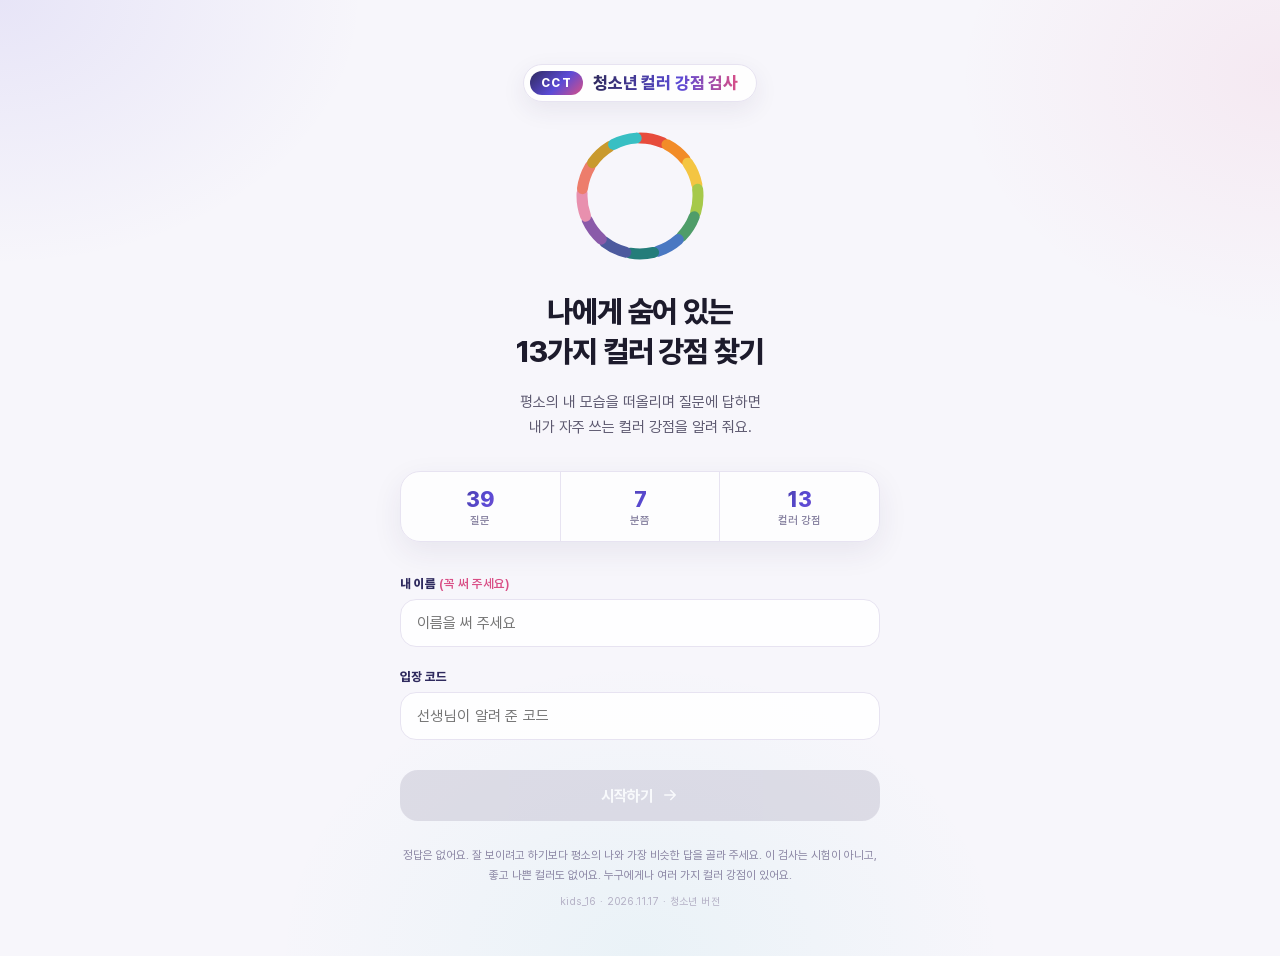
==== commit d67ae02f: "Add files via upload" ====
--- a/cct-color-strengths-kids/index.html
+++ b/cct-color-strengths-kids/index.html
@@ -37,7 +37,7 @@
     <div class="intro-bg" aria-hidden="true"></div>
 
     <div class="intro-content">
-      <div class="brand-kicker">CCT · 청소년 컬러 강점 검사</div>
+      <div class="brand-kicker bk-teen"><span class="bk-tag">CCT</span><span class="bk-txt">청소년 컬러 강점 검사</span></div>
 
       <div class="color-ring" id="colorRing" aria-hidden="true"></div>
 
@@ -73,7 +73,7 @@
         정답은 없어요. 잘 보이려고 하기보다 평소의 나와 가장 비슷한 답을 골라 주세요.
         이 검사는 시험이 아니고, 좋고 나쁜 컬러도 없어요. 누구에게나 여러 가지 컬러 강점이 있어요.
       </p>
-      <p class="app-ver">kids_10 · 2026.11.17 · 청소년 버전</p>
+      <p class="app-ver">kids_16 · 2026.11.17 · 청소년 버전</p>
     </div>
   </section>
 
--- a/cct-color-strengths-kids/css/style.css
+++ b/cct-color-strengths-kids/css/style.css
@@ -1519,3 +1519,118 @@
 /* kids_8: TOP3 칸을 왼쪽 그래프 상자 맨 위에 맞춤 */
 .pdf-report .kc-overview { align-items: start; }
 .pdf-report .kc-top3-h { margin-top: -6px; }
+
+/* kids_11: 첫 화면 맨 위 검사 이름 크게 */
+#screen-intro .brand-kicker, .brand-kicker { font-size: 19px; font-weight: 800; letter-spacing: 0.02em; color: #2f2a5e; text-transform: none; margin-bottom: 28px; }
+
+/* kids_12: 첫 화면 검사 이름 — 청소년 느낌의 배지 */
+.brand-kicker.bk-teen { display: inline-flex; align-items: center; gap: 10px; padding: 6px 18px 6px 6px; border-radius: 999px; background: rgba(255,255,255,0.85); border: 1px solid #e7e3f1; box-shadow: 0 8px 24px rgba(47,42,94,0.08); letter-spacing: 0; font-size: 17px; margin-bottom: 30px; }
+.bk-teen .bk-tag { padding: 5px 11px; border-radius: 999px; background: linear-gradient(135deg, #2f2a5e 0%, #5b4bd6 55%, #d94f86 100%); color: #fff; font-size: 12px; font-weight: 800; letter-spacing: 0.12em; line-height: 1.2; }
+.bk-teen .bk-txt { font-size: 17px; font-weight: 800; letter-spacing: -0.01em; line-height: 1.2; color: #2f2a5e; background: linear-gradient(90deg, #2f2a5e 0%, #5b4bd6 60%, #d94f86 100%); -webkit-background-clip: text; background-clip: text; -webkit-text-fill-color: transparent; }
+
+/* =====================================================================
+   kids_13 · 청소년 테마 (화면 전용 — 결과지 PDF(.pdf-report)는 건드리지 않음)
+   브랜드 그라데이션: 남색 → 보라 → 핑크
+   ===================================================================== */
+:root {
+  --teen-ink: #2f2a5e;
+  --teen-violet: #5b4bd6;
+  --teen-pink: #d94f86;
+  --teen-grad: linear-gradient(120deg, #2f2a5e 0%, #5b4bd6 55%, #d94f86 100%);
+  --teen-soft: #f3f0ff;
+  --teen-line: #e7e3f1;
+  --teen-shadow: 0 10px 30px rgba(47, 42, 94, 0.08);
+  --teen-shadow-lg: 0 18px 44px rgba(47, 42, 94, 0.12);
+}
+body { background: #f7f6fb; }
+.screen--intro, .screen--quiz, .screen--result {
+  background:
+    radial-gradient(520px 380px at 0% 0%, rgba(91, 75, 214, 0.10), transparent 70%),
+    radial-gradient(460px 360px at 100% 8%, rgba(217, 79, 134, 0.08), transparent 70%),
+    radial-gradient(520px 420px at 50% 100%, rgba(56, 191, 195, 0.07), transparent 70%),
+    #f7f6fb;
+}
+.screen--result { background-attachment: scroll; }
+.intro-bg { display: none; }
+
+/* 버튼 */
+.btn-primary { background: var(--teen-grad); box-shadow: 0 10px 24px rgba(91, 75, 214, 0.28); letter-spacing: -0.01em; }
+.btn-primary:hover { background: var(--teen-grad); box-shadow: 0 14px 30px rgba(91, 75, 214, 0.34); filter: brightness(1.05); }
+.btn-primary:disabled { background: #c9c6d6; box-shadow: none; filter: none; }
+.btn-secondary { border-radius: 999px; border: 1.5px solid var(--teen-line); background: #fff; color: var(--teen-ink); }
+.btn-secondary:hover { border-color: var(--teen-violet); }
+.icon-btn { border-color: var(--teen-line); color: var(--teen-ink); box-shadow: 0 4px 12px rgba(47,42,94,0.06); }
+
+/* 첫 화면 */
+.intro-title { font-size: 30px; line-height: 1.32; letter-spacing: -0.035em; color: #1d1b2c; }
+.intro-sub { color: #5d5970; }
+.intro-meta { border: 1px solid var(--teen-line); background: rgba(255,255,255,0.8); border-radius: 20px; box-shadow: var(--teen-shadow); }
+.meta-chip { border-right-color: var(--teen-line); }
+.meta-num { font-size: 22px; background: var(--teen-grad); -webkit-background-clip: text; background-clip: text; -webkit-text-fill-color: transparent; }
+.meta-label { color: #8a85a3; font-weight: 600; }
+.intro-name-field label, .access-field label { color: var(--teen-ink); font-weight: 800; }
+.intro-name-field .required { color: var(--teen-pink); }
+.intro-name-field input, .access-field input { border-radius: 16px; border: 1.5px solid var(--teen-line); background: rgba(255,255,255,0.9); }
+.intro-name-field input:focus, .access-field input:focus { border-color: var(--teen-violet); box-shadow: 0 0 0 4px rgba(91, 75, 214, 0.12); outline: none; }
+.btn-start { border-radius: 18px; }
+.intro-fineprint { color: #8a85a3; }
+.app-ver { color: #b3afc4; }
+
+/* 문항 화면 */
+.progress-track { height: 8px; background: #e9e5f5; }
+.progress-fill { background: var(--teen-grad); }
+.progress-count { color: var(--teen-ink); font-weight: 800; }
+.progress-count #qNum { color: var(--teen-violet); }
+.quiz-card { border-radius: 28px; border: 1px solid rgba(255,255,255,0.9); background: rgba(255,255,255,0.92); box-shadow: var(--teen-shadow-lg); padding: 44px 26px 30px; position: relative; overflow: hidden; }
+.quiz-card::before { content: ""; position: absolute; left: 0; right: 0; top: 0; height: 5px; background: var(--teen-grad); }
+.quiz-question { font-size: 20px; font-weight: 800; color: #1d1b2c; letter-spacing: -0.025em; }
+.scale-btn { border-radius: 16px; border: 1.5px solid #ece9f4; font-weight: 700; color: #3a3650; padding: 15px 18px; }
+.scale-btn:hover { border-color: #cfc7f3; background: #faf9ff; }
+.scale-btn .dot { width: 20px; height: 20px; border: 2px solid #d9d4ea; }
+.scale-btn.selected { border-color: var(--teen-violet); background: var(--teen-soft); color: var(--teen-ink); box-shadow: 0 6px 16px rgba(91, 75, 214, 0.14); }
+.scale-btn.selected .dot { background: var(--teen-grad); border-color: transparent; box-shadow: inset 0 0 0 4px #fff; border: 2px solid var(--teen-violet); }
+
+/* 결과 화면 */
+.result-doc-title { font-size: 22px; color: var(--teen-ink); }
+.result-doc-title::after { width: 44px; height: 4px; border-radius: 4px; background: var(--teen-grad); }
+.result-hero { margin-top: 22px; padding: 26px 18px 22px; border-radius: 26px; background: rgba(255,255,255,0.9); border: 1px solid var(--teen-line); box-shadow: var(--teen-shadow); }
+.result-hero h1 { font-size: 40px; }
+.rs-title { color: #1d1b2c; }
+.rs-title::before { width: 5px; height: 18px; border-radius: 3px; background: var(--teen-grad); }
+.result-wrap .kd-chip { border-width: 1.5px; border-radius: 20px; box-shadow: var(--teen-shadow); }
+.result-wrap .rs-radar-card { border-radius: 24px; border: 1px solid var(--teen-line); box-shadow: var(--teen-shadow); }
+.result-wrap .rs-toggle { border-radius: 999px; border: 1.5px solid var(--teen-line); background: #fff; color: var(--teen-ink); }
+.result-wrap .kd-bal { background: #fff; border: 1px solid var(--teen-line); border-radius: 22px; box-shadow: var(--teen-shadow); }
+.result-wrap .kd-sub { color: var(--teen-violet); }
+.rs-cta-bar { background: linear-gradient(to top, rgba(247,246,251,0.98) 60%, rgba(247,246,251,0)); border-top: 0; }
+.rs-cta-bar .btn-primary, .result-actions .btn-primary { border-radius: 18px; }
+.quiz-card::before { left: 50%; right: auto; top: 22px; width: 44px; height: 5px; border-radius: 5px; transform: translateX(-50%); }
+/* kids_13: 결과 화면 TOP3를 결과지와 같은 목록형으로 */
+.kc-top3--web { display: flex; flex-direction: column; gap: 10px; }
+.kc-top3--web .kc-rk { display: grid; grid-template-columns: 34px 1fr; gap: 14px; align-items: center; padding: 16px 18px; border-radius: 20px; background: #fff; border: 1px solid var(--teen-line); box-shadow: var(--teen-shadow); }
+.kc-top3--web .kc-rk-no { width: 34px; height: 34px; font-size: 15px; }
+.kc-top3--web .kc-rk-line { display: flex; align-items: baseline; justify-content: space-between; }
+.kc-top3--web .kc-rk-line b { font-size: 19px; font-weight: 800; color: #1d1b2c; }
+.kc-top3--web .kc-rk-line em { font-style: normal; font-size: 17px; font-weight: 800; color: var(--teen-ink); }
+.kc-top3--web .kc-rk-line em small { font-size: 12px; font-weight: 600; color: #9a96ab; }
+.kc-top3--web .kc-rk-nm { display: block; margin-top: 2px; font-size: 14px; color: #5d5970; }
+.kc-top3--web .kc-rk-bar { margin-top: 10px; height: 6px; border-radius: 4px; background: #f0eef5; overflow: hidden; }
+.kc-top3--web .kc-rk-bar i { display: block; height: 100%; border-radius: 4px; }
+.result-wrap .kc-web-lead { margin-top: 16px; padding: 16px 18px; border-radius: 18px; background: rgba(243,240,255,0.7); color: #3a3650; font-size: 14.5px; }
+.result-wrap .kd-pill { order: -1; margin: 0 100% 6px 0; }
+.result-wrap .kd-pill { order: -2; margin: 0 0 8px; white-space: nowrap; flex: 0 0 auto; }
+.result-wrap .kd-bal-head::before { content: ""; order: -1; flex-basis: 100%; height: 0; }
+/* kids_13: 결과지에도 같은 브랜드 색 흐름 */
+.pdf-report .kc-kicker { display: inline-flex; align-items: center; gap: 8px; letter-spacing: 0; }
+.pdf-report .kc-tag { box-sizing: border-box; height: 22px; padding: 0 10px 7px; display: inline-flex; align-items: center; border-radius: 999px; background: linear-gradient(120deg, #2f2a5e 0%, #5b4bd6 55%, #d94f86 100%); color: #fff; font-size: 11px; font-weight: 800; letter-spacing: .12em; }
+.pdf-report .kc-ktxt { font-size: 13px; font-weight: 800; color: #5b4bd6; position: relative; top: -4px; }
+.pdf-report .kd-sec b { background: linear-gradient(135deg, #2f2a5e 0%, #5b4bd6 60%, #d94f86 100%); }
+.pdf-report .kc-hero { background: linear-gradient(135deg, #f4f1ff 0%, #fbf7fb 60%, #fdf5f8 100%); border-color: #ebe6f6; }
+/* kids_14: 결과 화면 바탕은 흰색 계열 */
+.screen--result { background: #ffffff; }
+.rs-cta-bar { background: linear-gradient(to top, rgba(255,255,255,0.98) 60%, rgba(255,255,255,0)); }
+.result-wrap .result-hero, .result-wrap .kc-rk, .result-wrap .rs-radar-card, .result-wrap .kd-bal { background: #fff; box-shadow: 0 6px 20px rgba(47, 42, 94, 0.06); }
+/* kids_15: 아래 고정 [결과지 받기] 영역을 흰 바탕으로 분리 */
+.rs-cta-bar { background: #ffffff; border-top: 1px solid #eeebf4; box-shadow: 0 -6px 18px rgba(47, 42, 94, 0.05); padding-top: 14px; }
+.screen--result { padding-bottom: 130px; }
+.result-wrap .kc-web-lead { margin-bottom: 8px; }
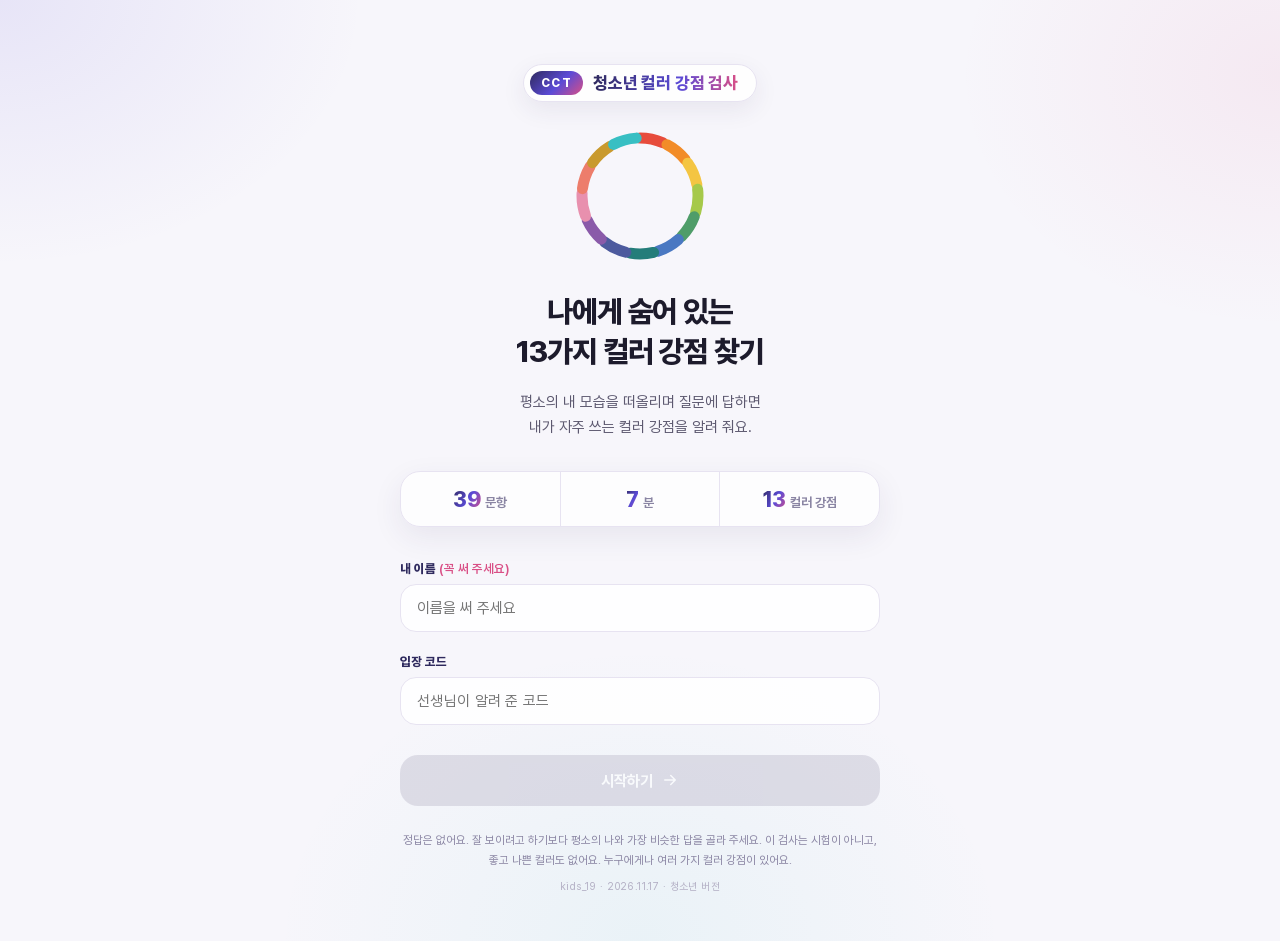
==== commit 3378347c: "Add files via upload" ====
--- a/cct-color-strengths-kids/index.html
+++ b/cct-color-strengths-kids/index.html
@@ -48,8 +48,8 @@
       </p>
 
       <div class="intro-meta">
-        <div class="meta-chip"><span class="meta-num">39</span><span class="meta-label">질문</span></div>
-        <div class="meta-chip"><span class="meta-num">7</span><span class="meta-label">분쯤</span></div>
+        <div class="meta-chip"><span class="meta-num">39</span><span class="meta-label">문항</span></div>
+        <div class="meta-chip"><span class="meta-num">7</span><span class="meta-label">분</span></div>
         <div class="meta-chip"><span class="meta-num">13</span><span class="meta-label">컬러 강점</span></div>
       </div>
 
@@ -73,7 +73,7 @@
         정답은 없어요. 잘 보이려고 하기보다 평소의 나와 가장 비슷한 답을 골라 주세요.
         이 검사는 시험이 아니고, 좋고 나쁜 컬러도 없어요. 누구에게나 여러 가지 컬러 강점이 있어요.
       </p>
-      <p class="app-ver">kids_16 · 2026.11.17 · 청소년 버전</p>
+      <p class="app-ver">kids_19 · 2026.11.17 · 청소년 버전</p>
     </div>
   </section>
 
--- a/cct-color-strengths-kids/css/style.css
+++ b/cct-color-strengths-kids/css/style.css
@@ -1634,3 +1634,7 @@
 .rs-cta-bar { background: #ffffff; border-top: 1px solid #eeebf4; box-shadow: 0 -6px 18px rgba(47, 42, 94, 0.05); padding-top: 14px; }
 .screen--result { padding-bottom: 130px; }
 .result-wrap .kc-web-lead { margin-bottom: 8px; }
+/* kids_17: 첫 화면 숫자 옆(오른쪽)에 단위 */
+.meta-chip { display: flex; align-items: baseline; justify-content: center; gap: 4px; }
+.meta-chip .meta-num { display: inline; }
+.meta-chip .meta-label { display: inline; margin-top: 0; font-size: 13px; font-weight: 700; white-space: nowrap; }
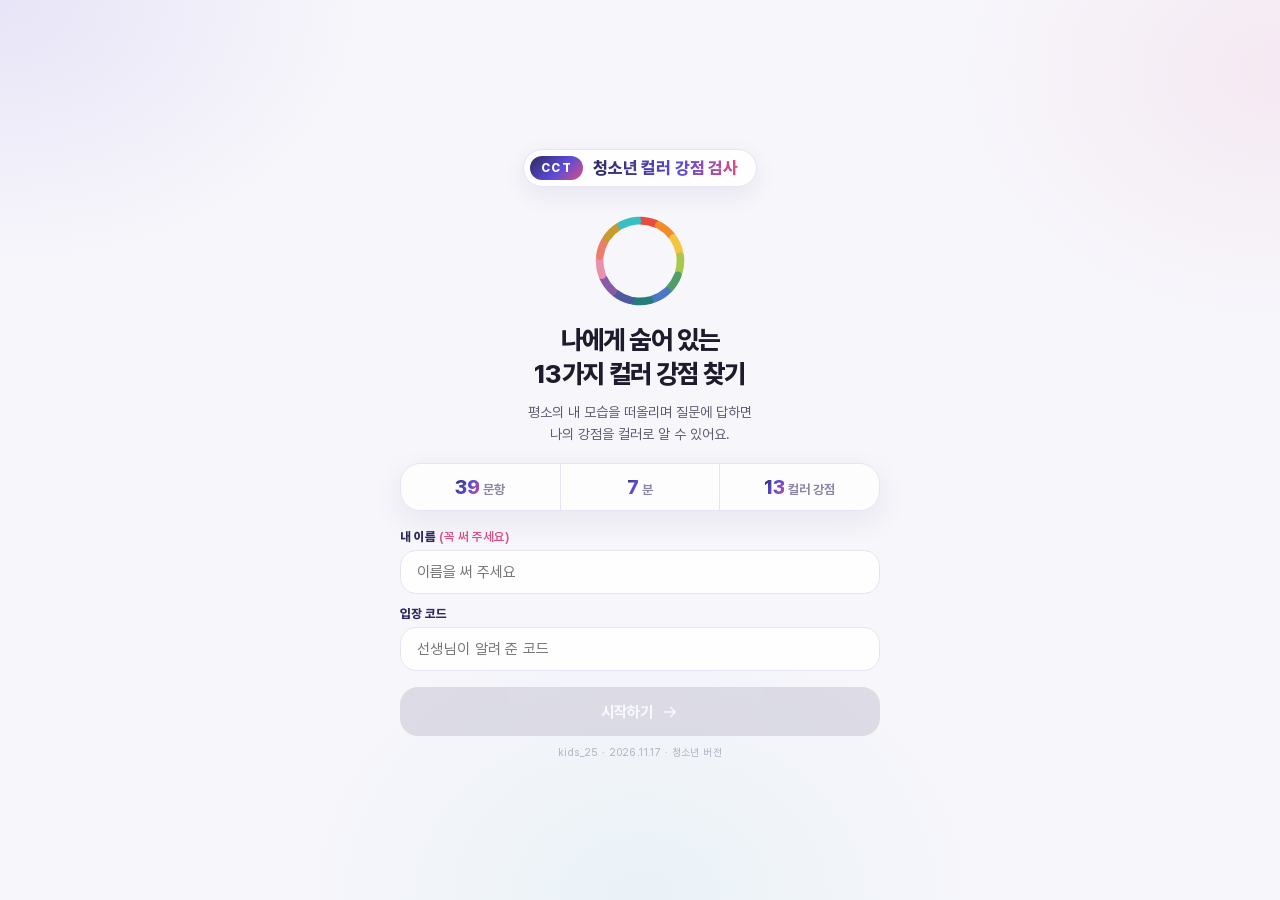
==== commit 74c3581d: "Add files via upload" ====
--- a/cct-color-strengths-kids/index.html
+++ b/cct-color-strengths-kids/index.html
@@ -11,9 +11,11 @@
 <meta property="og:title" content="청소년 컬러 강점 검사 · CCT" />
 <meta property="og:description" content="39개의 질문으로 알아보는 나의 13가지 컬러 강점" />
 <meta property="og:type" content="website" />
-<meta property="og:image" content="https://cdn.jsdelivr.net/gh/goondoing7-hue/cct-color-strengths@main/cct-color-strengths-kids/assets/og-image.png" />
+<meta property="og:url" content="https://cct-color-strengths-kids.vercel.app/" />
+<meta property="og:image" content="https://cct-color-strengths-kids.vercel.app/assets/og-teen.jpg" />
 <meta property="og:image:width" content="1200" />
 <meta property="og:image:height" content="630" />
+<meta property="og:image:type" content="image/jpeg" />
 <meta property="og:image:alt" content="청소년 컬러 강점 검사 - 13가지 컬러 강점 찾기" />
 <meta property="og:site_name" content="CCT 컬러성격강점검사" />
 <meta property="og:locale" content="ko_KR" />
@@ -22,7 +24,7 @@
 <meta name="twitter:card" content="summary_large_image" />
 <meta name="twitter:title" content="청소년 컬러 강점 검사 · CCT" />
 <meta name="twitter:description" content="39개의 질문으로 알아보는 나의 13가지 컬러 강점" />
-<meta name="twitter:image" content="https://cdn.jsdelivr.net/gh/goondoing7-hue/cct-color-strengths@main/cct-color-strengths-kids/assets/og-image.png" />
+<meta name="twitter:image" content="https://cct-color-strengths-kids.vercel.app/assets/og-teen.jpg" />
 
 <link rel="icon" href="data:image/svg+xml,<svg xmlns=%22http://www.w3.org/2000/svg%22 viewBox=%220 0 100 100%22><text y=%22.9em%22 font-size=%2290%22>🎨</text></svg>" />
 
@@ -42,10 +44,7 @@
       <div class="color-ring" id="colorRing" aria-hidden="true"></div>
 
       <h1 class="intro-title">나에게 숨어 있는<br />13가지 컬러 강점 찾기</h1>
-      <p class="intro-sub">
-        평소의 내 모습을 떠올리며 질문에 답하면<br class="brOnly" />
-        내가 자주 쓰는 컬러 강점을 알려 줘요.
-      </p>
+      <p class="intro-sub">평소의 내 모습을 떠올리며 질문에 답하면<br />나의 강점을 컬러로 알 수 있어요.</p>
 
       <div class="intro-meta">
         <div class="meta-chip"><span class="meta-num">39</span><span class="meta-label">문항</span></div>
@@ -68,12 +67,7 @@
         시작하기
         <svg width="18" height="18" viewBox="0 0 24 24" fill="none"><path d="M5 12h14M13 6l6 6-6 6" stroke="currentColor" stroke-width="2" stroke-linecap="round" stroke-linejoin="round"/></svg>
       </button>
-
-      <p class="intro-fineprint">
-        정답은 없어요. 잘 보이려고 하기보다 평소의 나와 가장 비슷한 답을 골라 주세요.
-        이 검사는 시험이 아니고, 좋고 나쁜 컬러도 없어요. 누구에게나 여러 가지 컬러 강점이 있어요.
-      </p>
-      <p class="app-ver">kids_19 · 2026.11.17 · 청소년 버전</p>
+      <p class="app-ver">kids_25 · 2026.11.17 · 청소년 버전</p>
     </div>
   </section>
 
@@ -112,6 +106,7 @@
 <script src="js/cct-rank.js"></script>
 <script src="js/cct-interp.js"></script>
 <script src="js/kids-data.js"></script>
+<script src="js/kids-jobs.js"></script>
 <script src="js/app.js"></script>
 </body>
 </html>
--- a/cct-color-strengths-kids/css/style.css
+++ b/cct-color-strengths-kids/css/style.css
@@ -1638,3 +1638,93 @@
 .meta-chip { display: flex; align-items: baseline; justify-content: center; gap: 4px; }
 .meta-chip .meta-num { display: inline; }
 .meta-chip .meta-label { display: inline; margin-top: 0; font-size: 13px; font-weight: 700; white-space: nowrap; }
+/* kids_20: 첫 화면을 스크롤 없이 한 화면에 */
+.screen--intro { padding: 22px 20px 14px; min-height: 100vh; min-height: 100dvh; box-sizing: border-box; }
+.brand-kicker.bk-teen { margin-bottom: 18px; }
+.color-ring { width: 92px; height: 92px; margin-bottom: 16px; }
+.color-ring svg { width: 92px; height: 92px; }
+.intro-title { font-size: 26px; line-height: 1.3; margin-bottom: 10px; }
+.intro-sub { font-size: 14px; line-height: 1.6; margin-bottom: 18px; }
+.intro-meta { margin-bottom: 18px; }
+.meta-chip { padding: 11px 6px; }
+.meta-num { font-size: 20px; }
+.intro-name-field, .access-field { margin-bottom: 12px; }
+.intro-name-field label, .access-field label { margin-bottom: 6px; }
+.intro-name-field input, .access-field input { padding: 12px 16px; }
+.access-status { margin-top: 4px; }
+.btn-start { margin-top: 4px; margin-bottom: 10px; padding-top: 15px; padding-bottom: 15px; }
+.app-ver { margin: 0; }
+@media (max-height: 700px) {
+  .color-ring { width: 72px; height: 72px; margin-bottom: 12px; }
+  .color-ring svg { width: 72px; height: 72px; }
+  .intro-title { font-size: 23px; }
+  .brand-kicker.bk-teen { margin-bottom: 12px; }
+}
+.access-field { position: relative; } .access-status { position: absolute; top: 0; right: 2px; margin: 0; line-height: 1.5; }
+.intro-sub { white-space: nowrap; }
+
+/* kids_22: 어울리는 직업 */
+.kj-tag { display: inline-flex; align-items: center; gap: 4px; font-size: 12px; font-weight: 700; color: #5d5970; }
+.kj-tags { display: inline-flex; flex-wrap: wrap; gap: 4px 10px; }
+.kj-list { display: flex; flex-direction: column; gap: 10px; }
+.kj-item { display: grid; grid-template-columns: 34px 1fr; gap: 14px; align-items: start; padding: 16px 18px; border-radius: 20px; background: #fff; border: 1px solid var(--teen-line, #e7e3f1); box-shadow: 0 6px 20px rgba(47,42,94,0.06); }
+.kj-no { width: 34px; height: 34px; border-radius: 50%; color: #fff; font-weight: 800; font-size: 15px; display: flex; align-items: center; justify-content: center; }
+.kj-head { display: flex; align-items: center; flex-wrap: wrap; gap: 4px 10px; }
+.kj-head b { font-size: 18px; font-weight: 800; color: #1d1b2c; }
+.kj-body p { margin: 6px 0 0; font-size: 14px; line-height: 1.65; color: #4a4660; word-break: keep-all; }
+
+/* 결과지 */
+.pdf-report .kj-sub-h { margin: 6px 0 10px; font-size: 15px; font-weight: 800; color: #2f2a5e; }
+.pdf-report .kj-top { display: grid; grid-template-columns: repeat(3, 1fr); gap: 12px; margin-bottom: 22px; }
+.pdf-report .kj-card { border: 1px solid #ece9f3; border-radius: 16px; padding: 14px 14px 12px; background: #fff; }
+.pdf-report .kj-card-h { display: flex; align-items: center; gap: 8px; }
+.pdf-report .kj-rank { box-sizing: border-box; width: 26px; height: 26px; padding-bottom: 8px; font-size: 13px; flex: 0 0 auto; }
+.pdf-report .kj-card-h b { font-size: 17px; font-weight: 800; color: #1d1b2c; position: relative; top: -4px; word-break: keep-all; }
+.pdf-report .kj-card .kj-tags { margin-top: 6px; }
+.pdf-report .kj-tag { font-size: 12px; }
+.pdf-report .kj-tag span { position: relative; top: -4px; }
+.pdf-report .kj-tag .kd-dot { position: relative; top: 0; }
+.pdf-report .kj-card p { margin: 6px 0 0; font-size: 13px; line-height: 1.7; color: #4a4660; word-break: keep-all; }
+.pdf-report .kj-rows { display: grid; gap: 10px; }
+.pdf-report .kj-row { border: 1px solid #ece9f3; border-radius: 16px; padding: 12px 16px; background: #fff; }
+.pdf-report .kj-row-h { display: flex; align-items: center; gap: 8px; font-size: 15px; }
+.pdf-report .kj-row-h b, .pdf-report .kj-row-h .kd-nm, .pdf-report .kj-row-h em { position: relative; top: -4px; }
+.pdf-report .kj-row-h .kd-dot { position: relative; top: 2px; }
+.pdf-report .kj-row-h .kd-nm { font-size: 13px; color: #6f6c7a; }
+.pdf-report .kj-row-h em { margin-left: auto; font-style: normal; font-size: 12.5px; font-weight: 700; color: #6a56a8; }
+.pdf-report .kj-chips { display: flex; flex-wrap: wrap; gap: 6px; margin-top: 8px; }
+.pdf-report .kj-chip { box-sizing: border-box; padding: 3px 12px 9px; border-radius: 999px; background: #f4f2fa; font-size: 13px; font-weight: 700; color: #3a3650; }
+.pdf-report .kj-act { margin: 8px 0 0; font-size: 13px; line-height: 1.7; color: #4a4660; word-break: keep-all; }
+.pdf-report .kj-act b { color: #2f7d5b; margin-right: 6px; }
+.pdf-report .kj-sub-h span { margin-left: 8px; font-size: 12px; font-weight: 600; color: #8a8794; }
+.pdf-report .kj-sub-h { margin: 10px 0 12px; font-size: 16px; }
+.pdf-report .kj-card { padding: 16px 16px 14px; }
+.pdf-report .kj-card-h b { font-size: 18px; }
+.pdf-report .kj-card p { font-size: 13.5px; line-height: 1.75; }
+.pdf-report .kj-top { margin-bottom: 26px; }
+.pdf-report .kj-row { padding: 14px 18px; }
+.pdf-report .kj-rows { margin-bottom: 24px; gap: 12px; }
+.pdf-report .kj-memo .kd-ask-q { font-weight: 700; }
+.pdf-report .kj-rank { position: relative; top: 2px; } .pdf-report .kj-tag .kd-dot { top: 1px; } .pdf-report .kj-chip { padding: 4px 12px 8px; }
+/* kids_22: 2쪽 TOP3 카드 세 장이 어떤 조합이어도 한 쪽에 들어가도록 조금 촘촘하게 */
+.pdf-report .kd-card { padding: 14px 18px 10px; margin-bottom: 12px; }
+.pdf-report .kd-card .kd-list { font-size: 14px; line-height: 1.6; }
+.pdf-report .kd-card .kd-list li { margin: 1px 0; }
+.pdf-report .kd-card .kd-sub { margin: 8px 0 3px; }
+.pdf-report .kd-card .kd-one { margin: 6px 0 2px; padding-bottom: 8px; }
+.pdf-report .kj-chip { padding: 1px 12px 11px; }
+/* kids_24: 섹션 번호 상자를 제목 글자 높이에 맞춤 */
+.pdf-report .kd-sec { gap: 10px; }
+.pdf-report .kd-sec b { width: 32px; height: 19px; padding-bottom: 6px; border-radius: 6px; font-size: 11.5px; letter-spacing: 0.02em; position: relative; top: 0; }
+.pdf-report .kd-sec b { height: 21px; padding-bottom: 7px; top: 2.7px; }
+/* kids_25: 섹션 번호 정사각형(제목 글자 높이), 종합 평가 큰 글씨 */
+.pdf-report .kd-sec b { width: 21px; height: 21px; border-radius: 6px; font-size: 11px; letter-spacing: 0; }
+.pdf-report .kd-gap { height: 24px; }
+.pdf-report .kf-text { margin-top: 18px; }
+.pdf-report .kf-text p { margin: 0 0 18px; font-size: 17.5px; line-height: 1.95; color: #2c2940; word-break: keep-all; }
+.pdf-report .kf-text p b { font-weight: 800; }
+.pdf-report .kd-gap { height: 14px; }
+.pdf-report .kd-bars { gap: 8px; }
+.pdf-report .kd-bars .bar-row { gap: 4px; }
+.pdf-report .kd-bars-h--rest { margin-top: 4px; padding-top: 10px; }
+.pdf-report .kf-text { margin-top: 22px; } .pdf-report .kf-text p { font-size: 20px; line-height: 2; margin-bottom: 24px; } .pdf-report .kf-text + .kd-note-box { margin-top: 26px; }
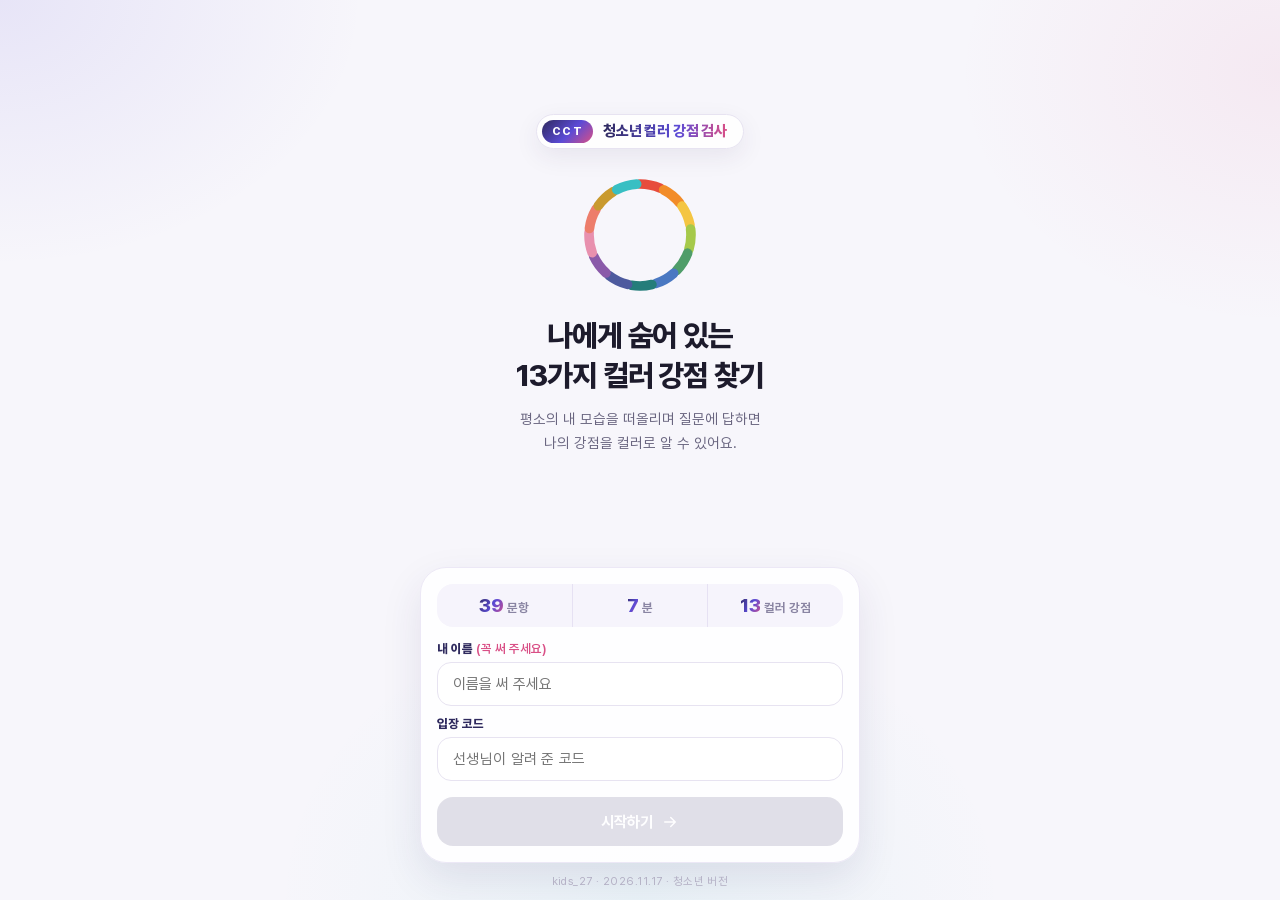
==== commit 6d57b95b: "Add files via upload" ====
--- a/cct-color-strengths-kids/index.html
+++ b/cct-color-strengths-kids/index.html
@@ -39,12 +39,16 @@
     <div class="intro-bg" aria-hidden="true"></div>
 
     <div class="intro-content">
+      <div class="intro-hero">
       <div class="brand-kicker bk-teen"><span class="bk-tag">CCT</span><span class="bk-txt">청소년 컬러 강점 검사</span></div>
 
       <div class="color-ring" id="colorRing" aria-hidden="true"></div>
 
       <h1 class="intro-title">나에게 숨어 있는<br />13가지 컬러 강점 찾기</h1>
       <p class="intro-sub">평소의 내 모습을 떠올리며 질문에 답하면<br />나의 강점을 컬러로 알 수 있어요.</p>
+      </div>
+
+      <div class="intro-card">
 
       <div class="intro-meta">
         <div class="meta-chip"><span class="meta-num">39</span><span class="meta-label">문항</span></div>
@@ -67,7 +71,8 @@
         시작하기
         <svg width="18" height="18" viewBox="0 0 24 24" fill="none"><path d="M5 12h14M13 6l6 6-6 6" stroke="currentColor" stroke-width="2" stroke-linecap="round" stroke-linejoin="round"/></svg>
       </button>
-      <p class="app-ver">kids_25 · 2026.11.17 · 청소년 버전</p>
+      </div>
+      <p class="app-ver">kids_27 · 2026.11.17 · 청소년 버전</p>
     </div>
   </section>
 
--- a/cct-color-strengths-kids/css/style.css
+++ b/cct-color-strengths-kids/css/style.css
@@ -1728,3 +1728,53 @@
 .pdf-report .kd-bars .bar-row { gap: 4px; }
 .pdf-report .kd-bars-h--rest { margin-top: 4px; padding-top: 10px; }
 .pdf-report .kf-text { margin-top: 22px; } .pdf-report .kf-text p { font-size: 20px; line-height: 2; margin-bottom: 24px; } .pdf-report .kf-text + .kd-note-box { margin-top: 26px; }
+
+/* =====================================================================
+   kids_26 · 첫 화면 다시 디자인 — 한 화면 고정(스크롤 없음), 위: 소개 / 아래: 입력 카드
+   ===================================================================== */
+html, body { margin: 0; }
+.screen--intro.is-active {
+  display: flex; align-items: stretch; justify-content: center;
+  height: 100vh; height: 100dvh; min-height: 0; overflow: hidden; box-sizing: border-box;
+  padding: max(14px, env(safe-area-inset-top)) 18px max(12px, env(safe-area-inset-bottom));
+}
+.screen--intro .intro-content { height: 100%; max-width: 440px; display: flex; flex-direction: column; align-items: stretch; justify-content: space-between; gap: 12px; }
+.intro-hero { flex: 1 1 auto; min-height: 0; display: flex; flex-direction: column; align-items: center; justify-content: center; text-align: center; }
+.intro-hero .brand-kicker.bk-teen { margin-bottom: clamp(14px, 3.2vh, 28px); padding: 5px 16px 5px 5px; }
+.intro-hero .bk-teen .bk-tag { font-size: 11px; padding: 5px 10px; }
+.intro-hero .bk-teen .bk-txt { font-size: 15px; }
+.intro-hero .color-ring { width: clamp(64px, 11vh, 104px); height: clamp(64px, 11vh, 104px); margin-bottom: clamp(12px, 2.6vh, 24px); }
+.intro-hero .color-ring svg { width: 100%; height: 100%; }
+.intro-hero .intro-title { font-size: clamp(22px, 3.4vh, 28px); line-height: 1.32; letter-spacing: -0.035em; margin: 0 0 clamp(8px, 1.4vh, 12px); }
+.intro-hero .intro-sub { font-size: clamp(13px, 1.8vh, 14.5px); line-height: 1.65; margin: 0; color: #6a6680; }
+
+.intro-card {
+  flex: 0 0 auto; background: rgba(255,255,255,0.94); border: 1px solid #ece8f6; border-radius: 26px;
+  box-shadow: 0 16px 40px rgba(47, 42, 94, 0.10); padding: 16px 16px 16px;
+}
+.intro-card .intro-meta { margin: 0 0 14px; border: 0; border-radius: 16px; background: #f6f4fc; box-shadow: none; }
+.intro-card .meta-chip { padding: 10px 4px; border-right: 1px solid #e6e1f3; }
+.intro-card .meta-chip:last-child { border-right: 0; }
+.intro-card .meta-num { font-size: 19px; }
+.intro-card .meta-label { font-size: 12.5px; }
+.intro-card .intro-name-field, .intro-card .access-field { margin-bottom: 10px; }
+.intro-card label { font-size: 12.5px; margin-bottom: 6px; }
+.intro-card input { padding: 12px 15px; font-size: 15px; border-radius: 14px; background: #fff; }
+.intro-card .btn-start { width: 100%; margin: 6px 0 0; padding: 15px 18px; border-radius: 16px; font-size: 15.5px; }
+.screen--intro .app-ver { flex: 0 0 auto; text-align: center; font-size: 11px; margin: 0; }
+.intro-hero .color-ring { width: clamp(64px, 13vh, 116px); height: clamp(64px, 13vh, 116px); }
+.intro-hero .intro-title { font-size: clamp(22px, 3.6vh, 30px); }
+.intro-hero { overflow: hidden; }
+/* 키보드가 올라와 화면이 낮아지면 소개 부분을 줄여 입력 카드가 가려지지 않게 */
+@media (max-height: 560px) {
+  .intro-hero .color-ring, .intro-hero .intro-sub { display: none; }
+  .intro-hero .brand-kicker.bk-teen { margin-bottom: 8px; }
+  .intro-hero .intro-title { font-size: 19px; }
+}
+@media (max-height: 430px) { .intro-hero { display: none; } }
+/* kids_27: 2쪽 「나의 강점 메모」가 카드 세 장과 같은 쪽에 들어가도록 */
+.pdf-report .kd-memo-h { margin: 2px 0 8px; }
+.pdf-report .kd-card { padding: 12px 18px 8px; margin-bottom: 10px; }
+.pdf-report .kd-card .kd-list { font-size: 13.5px; line-height: 1.55; }
+.pdf-report .kd-card .kd-sub { margin: 6px 0 2px; }
+.pdf-report .kd-card .kd-one { margin: 4px 0 2px; padding-bottom: 6px; }
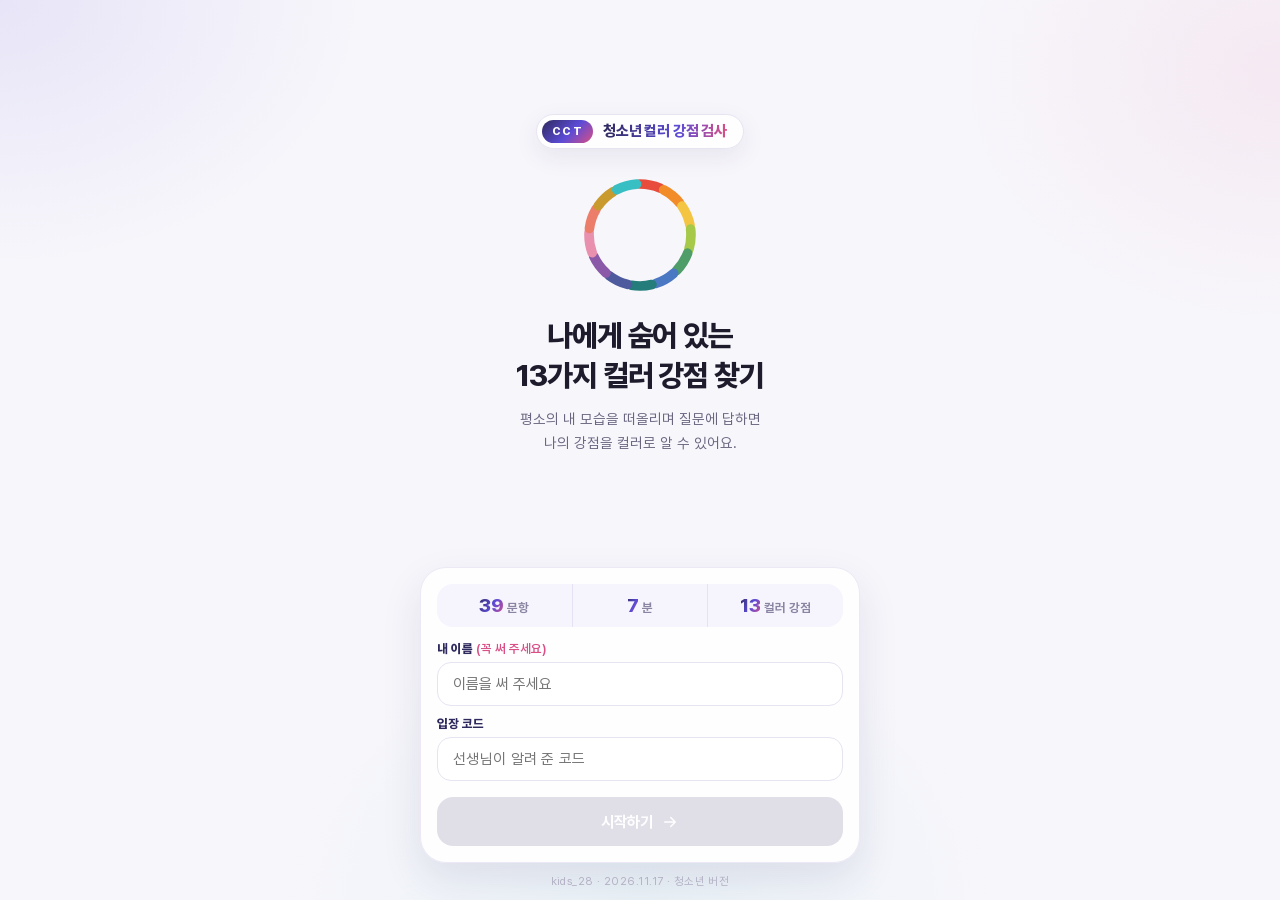
==== commit e4ef4a6f: "Add files via upload" ====
--- a/cct-color-strengths-kids/index.html
+++ b/cct-color-strengths-kids/index.html
@@ -72,7 +72,7 @@
         <svg width="18" height="18" viewBox="0 0 24 24" fill="none"><path d="M5 12h14M13 6l6 6-6 6" stroke="currentColor" stroke-width="2" stroke-linecap="round" stroke-linejoin="round"/></svg>
       </button>
       </div>
-      <p class="app-ver">kids_27 · 2026.11.17 · 청소년 버전</p>
+      <p class="app-ver">kids_28 · 2026.11.17 · 청소년 버전</p>
     </div>
   </section>
 
